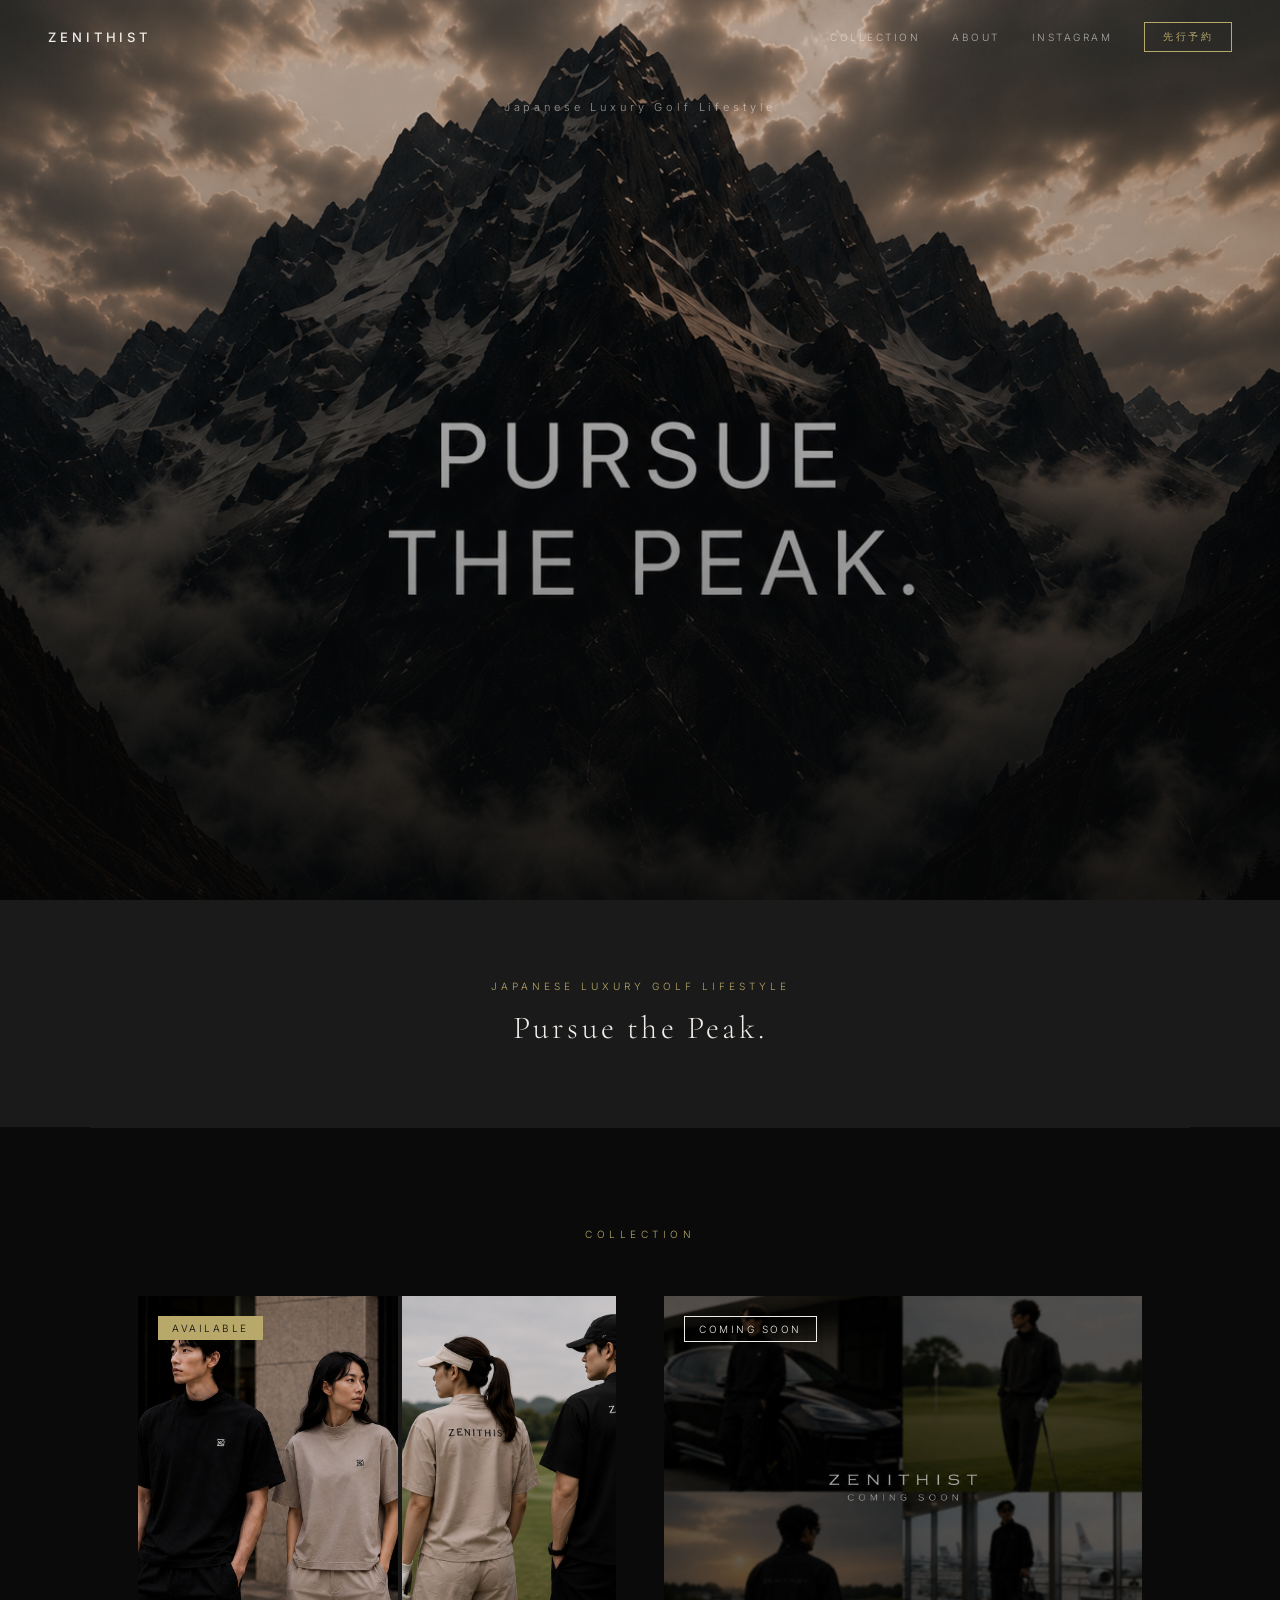
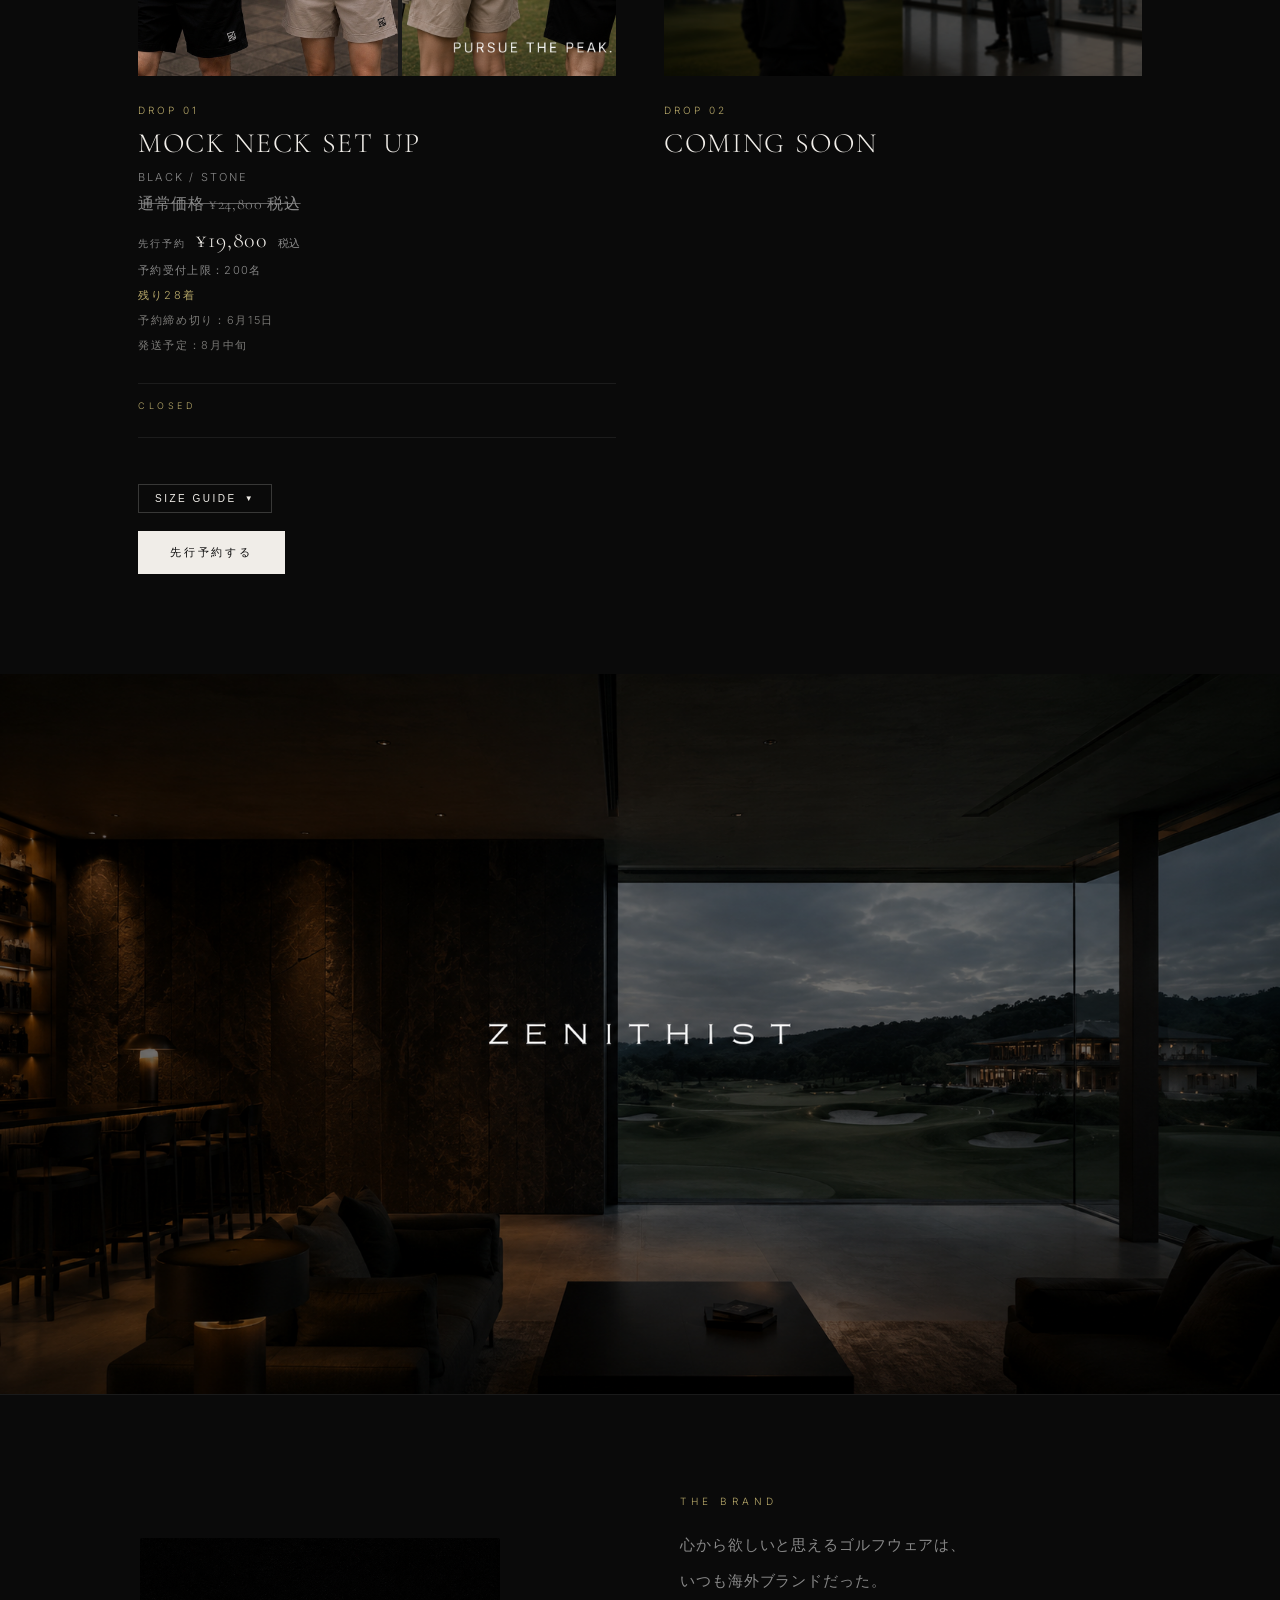
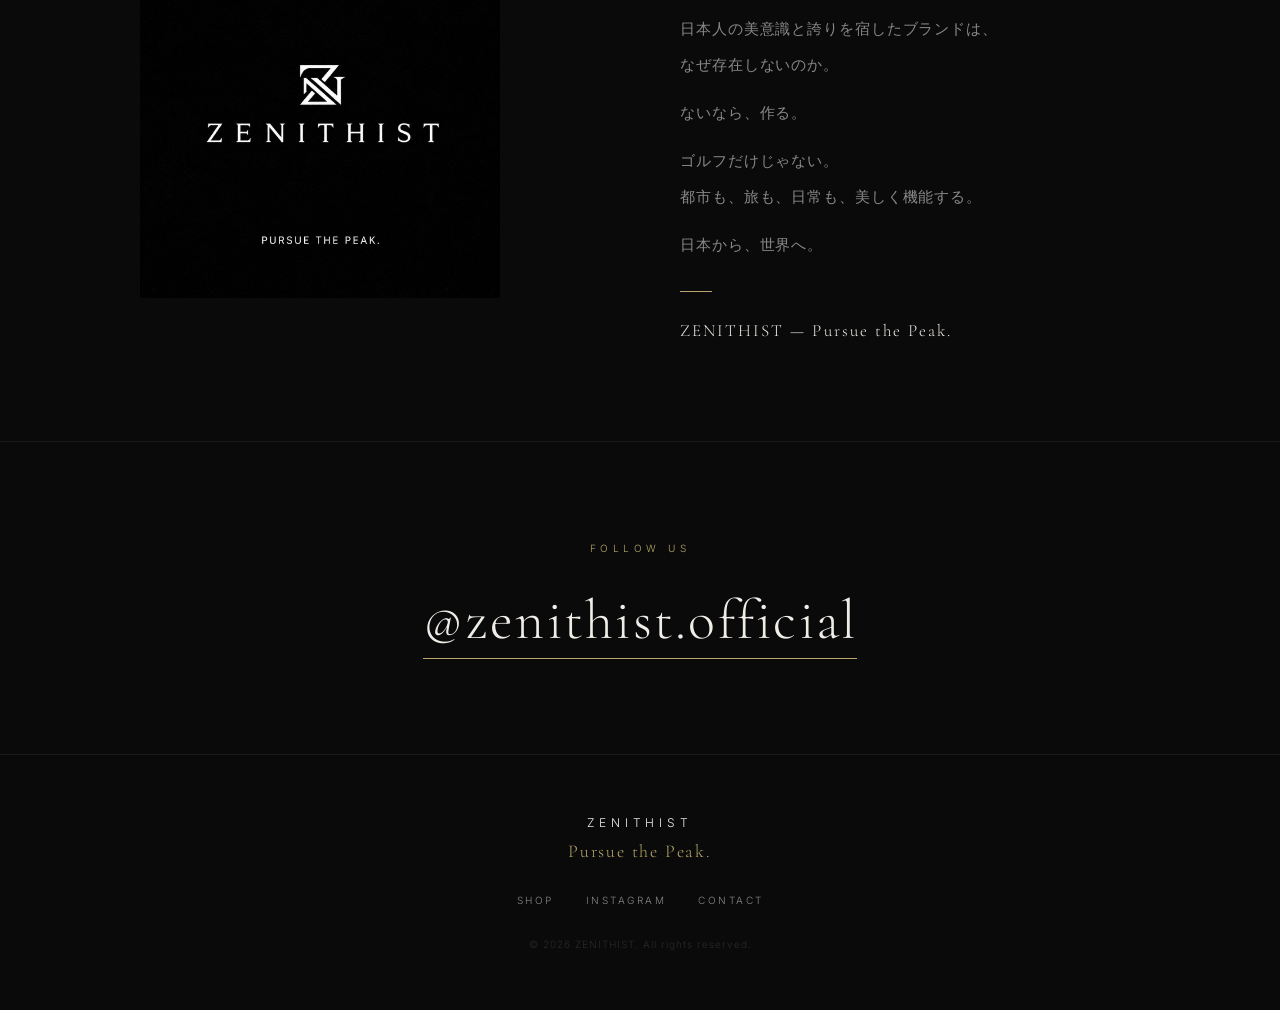
==== index.html @ 235bf892 "Simplify brand story section to tagline only" ====
<!DOCTYPE html>
<html lang="ja">
<head>
  <meta charset="UTF-8">
  <meta name="viewport" content="width=device-width, initial-scale=1.0">
  <title>ZENITHIST — Pursue the Peak.</title>
  <meta name="description" content="日本人の美意識と誇りを宿したゴルフライフスタイルブランド。街でも、コースでも、旅先でも。">
  <meta property="og:title" content="ZENITHIST — Pursue the Peak.">
  <meta property="og:description" content="Japanese Luxury Golf Lifestyle Brand.">
  <meta property="og:image" content="images/image2.png">
  <!-- Meta Pixel -->
  <script>
    !function(f,b,e,v,n,t,s)
    {if(f.fbq)return;n=f.fbq=function(){n.callMethod?
    n.callMethod.apply(n,arguments):n.queue.push(arguments)};
    if(!f._fbq)f._fbq=n;n.push=n;n.loaded=!0;n.version='2.0';
    n.queue=[];t=b.createElement(e);t.async=!0;
    t.src=v;s=b.getElementsByTagName(e)[0];
    s.parentNode.insertBefore(t,s)}(window,document,'script',
    'https://connect.facebook.net/en_US/fbevents.js');
    fbq('init', '1488493132140588');
    fbq('track', 'PageView');
  </script>
  <noscript><img height="1" width="1" style="display:none"
    src="https://www.facebook.com/tr?id=1488493132140588&ev=PageView&noscript=1"/></noscript>
  <!-- Microsoft Clarity -->
  <script type="text/javascript">
    (function(c,l,a,r,i,t,y){
        c[a]=c[a]||function(){(c[a].q=c[a].q||[]).push(arguments)};
        t=l.createElement(r);t.async=1;t.src="https://www.clarity.ms/tag/"+i;
        y=l.getElementsByTagName(r)[0];y.parentNode.insertBefore(t,y);
    })(window, document, "clarity", "script", "wxptzcre4e");
  </script>
  <!-- Google tag (gtag.js) -->
  <script async src="https://www.googletagmanager.com/gtag/js?id=G-X6TGN7GK14"></script>
  <script>
    window.dataLayer = window.dataLayer || [];
    function gtag(){dataLayer.push(arguments);}
    gtag('js', new Date());
    gtag('config', 'G-X6TGN7GK14');
  </script>
  <link rel="stylesheet" href="style.css">
  <link rel="preconnect" href="https://fonts.googleapis.com">
  <link rel="preconnect" href="https://fonts.gstatic.com" crossorigin>
  <link href="https://fonts.googleapis.com/css2?family=Cormorant+Garamond:wght@300;400;500&family=Inter:wght@300;400;500&display=swap" rel="stylesheet">
</head>
<body>

  <!-- NAV -->
  <nav id="nav">
    <a href="#" class="nav-logo">ZENITHIST</a>
    <div class="nav-links">
      <a href="#collection">COLLECTION</a>
      <a href="#about">ABOUT</a>
      <a href="https://www.instagram.com/zenithist.official/" target="_blank">INSTAGRAM</a>
      <a href="https://book.stripe.com/6oU4gz29yeRmfTg5QW5AQ00" target="_blank" class="nav-shop" onclick="gtag('event','preorder_click',{'event_category':'ecommerce','event_label':'nav_btn'});">先行予約</a>
    </div>
    <button class="nav-hamburger" id="hamburger" aria-label="menu">
      <span></span><span></span><span></span>
    </button>
  </nav>

  <!-- MOBILE MENU -->
  <div class="mobile-menu" id="mobileMenu">
    <a href="#collection" class="mobile-link">COLLECTION</a>
    <a href="#about" class="mobile-link">ABOUT</a>
    <a href="https://www.instagram.com/zenithist.official/" target="_blank" class="mobile-link">INSTAGRAM</a>
    <a href="https://book.stripe.com/6oU4gz29yeRmfTg5QW5AQ00" target="_blank" class="mobile-link mobile-shop" onclick="gtag('event','preorder_click',{'event_category':'ecommerce','event_label':'mobile_nav_btn'});">先行予約</a>
  </div>

  <!-- HERO -->
  <section class="hero">
    <video class="hero-video" autoplay muted loop playsinline>
      <source src="images/801505676.666148.mp4" type="video/mp4">
    </video>
    <img src="images/image2.png" alt="ZENITHIST" class="hero-img hero-fallback">
    <div class="hero-overlay"></div>
    <div class="hero-content">
      <p class="hero-label">Japanese Luxury Golf Lifestyle</p>
    </div>
  </section>

  <!-- BRAND STORY -->
  <section class="brand-story-section">
    <div class="brand-story-inner">
      <p class="brand-story-en">JAPANESE LUXURY GOLF LIFESTYLE</p>
      <p class="brand-story-tagline">Pursue the Peak.</p>
    </div>
  </section>


<!-- COLLECTION -->
  <section class="collection-brand" id="collection">
    <div class="section-header">
      <span class="label">COLLECTION</span>
    </div>
    <div class="drop-grid">

      <!-- DROP 01 -->
      <div class="drop-card">
        <div class="drop-gallery">
          <div class="drop-gallery-track">
            <img src="images/campaign_main.png" alt="" class="drop-gallery-img" data-index="0">
            <img src="images/campaign_sub.png"  alt="" class="drop-gallery-img" data-index="1">
            <img src="images/image6.png"        alt="" class="drop-gallery-img drop-gallery-img--wide" data-index="2">
            <img src="images/campaign_main.png" alt="" class="drop-gallery-img" data-index="0">
            <img src="images/campaign_sub.png"  alt="" class="drop-gallery-img" data-index="1">
            <img src="images/image6.png"        alt="" class="drop-gallery-img drop-gallery-img--wide" data-index="2">
          </div>
          <span class="drop-status available">AVAILABLE</span>
        </div>
        <div class="drop-info">
          <p class="drop-num">DROP 01</p>
          <h2 class="drop-name">MOCK NECK SET UP</h2>
          <p class="drop-colors">BLACK / STONE</p>
          <div class="drop-price-original">
            <span class="drop-price-regular">通常価格 ¥24,800 税込</span>
          </div>
          <div class="drop-price-row">
            <span class="drop-price-label">先行予約</span>
            <span class="drop-price">¥19,800</span>
            <span class="drop-price-tax">税込</span>
          </div>
          <p class="drop-limit">予約受付上限：200名</p>
          <p class="drop-remaining">残り28着</p>
          <p class="drop-deadline">予約締め切り：6月15日</p>
          <p class="drop-delivery">発送予定：8月中旬</p>

          <!-- COUNTDOWN -->
          <div class="countdown-wrap">
            <p class="countdown-label">CLOSING IN</p>
            <div class="countdown">
              <div class="countdown-block"><span id="cd-days">--</span><span class="cd-unit">DAYS</span></div>
              <div class="countdown-sep">:</div>
              <div class="countdown-block"><span id="cd-hours">--</span><span class="cd-unit">HRS</span></div>
              <div class="countdown-sep">:</div>
              <div class="countdown-block"><span id="cd-mins">--</span><span class="cd-unit">MIN</span></div>
              <div class="countdown-sep">:</div>
              <div class="countdown-block"><span id="cd-secs">--</span><span class="cd-unit">SEC</span></div>
            </div>
          </div>

          <!-- SIZE GUIDE -->
          <div class="size-guide">
            <button class="size-guide-toggle" id="sizeGuideToggle">SIZE GUIDE <span class="size-guide-arrow">▼</span></button>
            <div class="size-guide-body" id="sizeGuideBody">
              <p class="size-guide-note">ユニセックス対応。女性はワンサイズ下を推奨します。<br>※寸法は若干の個体差がございます。</p>
              <p class="size-guide-sub">TOPS（単位：cm）</p>
              <table class="size-table">
                <thead><tr><th></th><th>XS</th><th>S</th><th>M</th><th>L</th><th>XL</th><th>XXL</th></tr></thead>
                <tbody>
                  <tr><td>着丈</td><td>66</td><td>68</td><td>70</td><td>72</td><td>74</td><td>76</td></tr>
                  <tr><td>身幅</td><td>50</td><td>53</td><td>56</td><td>59</td><td>62</td><td>65</td></tr>
                  <tr><td>肩幅</td><td>44</td><td>46</td><td>48</td><td>50</td><td>52</td><td>54</td></tr>
                  <tr><td>袖丈</td><td>21</td><td>22</td><td>23</td><td>24</td><td>25</td><td>26</td></tr>
                </tbody>
              </table>
              <p class="size-guide-sub">SHORTS（単位：cm）</p>
              <table class="size-table">
                <thead><tr><th></th><th>XS</th><th>S</th><th>M</th><th>L</th><th>XL</th><th>XXL</th></tr></thead>
                <tbody>
                  <tr><td>総丈</td><td>46</td><td>48</td><td>50</td><td>52</td><td>54</td><td>56</td></tr>
                  <tr><td>W（体）</td><td>68-72</td><td>72-78</td><td>78-84</td><td>84-90</td><td>90-96</td><td>96-102</td></tr>
                  <tr><td>ヒップ</td><td>94</td><td>98</td><td>102</td><td>106</td><td>110</td><td>114</td></tr>
                  <tr><td>もも周り</td><td>56</td><td>59</td><td>62</td><td>65</td><td>68</td><td>71</td></tr>
                  <tr><td>股上</td><td>26</td><td>27</td><td>28</td><td>29</td><td>30</td><td>31</td></tr>
                  <tr><td>股下</td><td>20</td><td>21</td><td>22</td><td>23</td><td>24</td><td>25</td></tr>
                </tbody>
              </table>
            </div>
          </div>

          <a href="https://book.stripe.com/6oU4gz29yeRmfTg5QW5AQ00" target="_blank" class="btn-drop" onclick="gtag('event','preorder_click',{'event_category':'ecommerce','event_label':'drop01_btn'});">先行予約する</a>
        </div>
      </div>

      <!-- DROP 02 -->
      <div class="drop-card drop-card--coming">
        <div class="drop-img-wrap">
          <img src="images/drop2_teaser.png" alt="DROP 02 COMING SOON" class="drop-img">
          <span class="drop-status coming">COMING SOON</span>
        </div>
        <div class="drop-info">
          <p class="drop-num">DROP 02</p>
          <h2 class="drop-name">COMING SOON</h2>
        </div>
      </div>

    </div>
  </section>

  <!-- LIFESTYLE -->
  <section class="lifestyle">
    <img src="images/lifestyle_main.png" alt="ZENITHIST" class="full-img">
  </section>

  <!-- ABOUT -->
  <section class="about" id="about">
    <div class="about-inner">
      <div class="about-logo">
        <img src="images/image1.png" alt="ZENITHIST">
      </div>
      <div class="about-text">
        <span class="label">THE BRAND</span>
        <div class="founding-story">
          <p>心から欲しいと思えるゴルフウェアは、<br>いつも海外ブランドだった。</p>
          <p>日本人の美意識と誇りを宿したブランドは、<br>なぜ存在しないのか。</p>
          <p>ないなら、作る。</p>
          <p>ゴルフだけじゃない。<br>都市も、旅も、日常も、美しく機能する。</p>
          <p>日本から、世界へ。</p>
        </div>
        <div class="about-divider"></div>
        <p class="about-tagline">ZENITHIST — Pursue the Peak.</p>
      </div>
    </div>
  </section>

  <!-- INSTAGRAM -->
  <section class="instagram">
    <span class="label">FOLLOW US</span>
    <a href="https://www.instagram.com/zenithist.official/" target="_blank" class="ig-link">@zenithist.official</a>
  </section>

  <!-- LIGHTBOX -->
  <div class="lightbox" id="lightbox">
    <button class="lightbox-close" id="lightboxClose">&#215;</button>
    <button class="lightbox-prev" id="lightboxPrev">&#8249;</button>
    <img class="lightbox-img" id="lightboxImg" src="" alt="">
    <button class="lightbox-next" id="lightboxNext">&#8250;</button>
  </div>

  <!-- FOOTER -->
  <footer>
    <p class="footer-brand">ZENITHIST</p>
    <p class="footer-tag">Pursue the Peak.</p>
    <div class="footer-links">
      <a href="https://zenithist.base.shop/" target="_blank">SHOP</a>
      <a href="https://www.instagram.com/zenithist.official/" target="_blank">INSTAGRAM</a>
      <a href="mailto:zenithist.2026@gmail.com">CONTACT</a>
    </div>
    <p class="footer-copy">© 2026 ZENITHIST. All rights reserved.</p>
  </footer>

  <script>
    // Nav scroll effect
    window.addEventListener('scroll', () => {
      document.getElementById('nav').classList.toggle('scrolled', window.scrollY > 50);
    });

    // Mobile menu
    const hamburger = document.getElementById('hamburger');
    const mobileMenu = document.getElementById('mobileMenu');
    hamburger.addEventListener('click', () => {
      hamburger.classList.toggle('open');
      mobileMenu.classList.toggle('open');
    });
    mobileMenu.querySelectorAll('a').forEach(a => {
      a.addEventListener('click', () => {
        hamburger.classList.remove('open');
        mobileMenu.classList.remove('open');
      });
    });

    // Lightbox
    const drop1Images = ['images/campaign_main.png','images/campaign_sub.png','images/image6.png'];
    let lbIdx = 0;
    const lb = document.getElementById('lightbox');
    const lbImg = document.getElementById('lightboxImg');

    document.querySelectorAll('.drop-gallery-img').forEach(img => {
      img.style.cursor = 'pointer';
      img.addEventListener('click', () => {
        lbIdx = parseInt(img.dataset.index) || 0;
        lbImg.src = drop1Images[lbIdx];
        lb.classList.add('open');
      });
    });

    document.getElementById('lightboxClose').addEventListener('click', () => lb.classList.remove('open'));
    lb.addEventListener('click', e => { if (e.target === lb) lb.classList.remove('open'); });

    document.getElementById('lightboxPrev').addEventListener('click', () => {
      lbIdx = (lbIdx - 1 + drop1Images.length) % drop1Images.length;
      lbImg.src = drop1Images[lbIdx];
    });
    document.getElementById('lightboxNext').addEventListener('click', () => {
      lbIdx = (lbIdx + 1) % drop1Images.length;
      lbImg.src = drop1Images[lbIdx];
    });
    document.addEventListener('keydown', e => {
      if (!lb.classList.contains('open')) return;
      if (e.key === 'Escape') lb.classList.remove('open');
      if (e.key === 'ArrowLeft') document.getElementById('lightboxPrev').click();
      if (e.key === 'ArrowRight') document.getElementById('lightboxNext').click();
    });

    // Size guide accordion
    const sizeToggle = document.getElementById('sizeGuideToggle');
    const sizeBody = document.getElementById('sizeGuideBody');
    if (sizeToggle) {
      sizeToggle.addEventListener('click', () => {
        const open = sizeBody.classList.toggle('open');
        sizeToggle.querySelector('.size-guide-arrow').textContent = open ? '▲' : '▼';
      });
    }

    // Countdown timer
    (function() {
      const deadline = new Date('2026-06-15T23:59:59+09:00').getTime();
      function update() {
        const now = Date.now();
        const diff = deadline - now;
        if (diff <= 0) {
          document.querySelector('.countdown-wrap').innerHTML = '<p class="countdown-label">CLOSED</p>';
          return;
        }
        const d = Math.floor(diff / 86400000);
        const h = Math.floor((diff % 86400000) / 3600000);
        const m = Math.floor((diff % 3600000) / 60000);
        const s = Math.floor((diff % 60000) / 1000);
        document.getElementById('cd-days').textContent  = String(d).padStart(2,'0');
        document.getElementById('cd-hours').textContent = String(h).padStart(2,'0');
        document.getElementById('cd-mins').textContent  = String(m).padStart(2,'0');
        document.getElementById('cd-secs').textContent  = String(s).padStart(2,'0');
      }
      update();
      setInterval(update, 1000);
    })();

    // Hero: video fallback
    const video = document.querySelector('.hero-video');
    const fallback = document.querySelector('.hero-fallback');
    if (video) {
      video.addEventListener('error', () => {
        video.style.display = 'none';
        if (fallback) fallback.style.display = 'block';
      });
      if (video.readyState === 0) {
        video.style.display = 'none';
        if (fallback) fallback.style.display = 'block';
      }
    }
  </script>

</body>
</html>
---- style.css ----
/* ===========================
   ZENITHIST — Dark Premium
   Pursue the Peak.
=========================== */

:root {
  --black:     #0A0A0A;
  --off-white: #F0EDE8;
  --gold:      #B8A96A;
  --gray-1:    #1A1A1A;
  --gray-2:    #2A2A2A;
  --gray-4:    #888;
  --font-serif: 'Cormorant Garamond', Georgia, serif;
  --font-sans:  'Inter', -apple-system, sans-serif;
}

*, *::before, *::after { margin: 0; padding: 0; box-sizing: border-box; }
html { scroll-behavior: smooth; }

body {
  background: var(--black);
  color: var(--off-white);
  font-family: var(--font-sans);
  font-weight: 300;
  overflow-x: hidden;
}

img { display: block; max-width: 100%; }
a  { color: inherit; text-decoration: none; }

/* ===========================
   NAV
=========================== */

#nav {
  position: fixed;
  top: 0; left: 0; right: 0;
  z-index: 200;
  display: flex;
  align-items: center;
  justify-content: space-between;
  padding: 22px 48px;
  transition: background .4s, padding .4s;
}

#nav.scrolled {
  background: rgba(10,10,10,.95);
  padding: 16px 48px;
  border-bottom: 1px solid var(--gray-1);
  backdrop-filter: blur(12px);
}

.nav-logo {
  font-size: 13px;
  font-weight: 500;
  letter-spacing: .3em;
}

.nav-links {
  display: flex;
  align-items: center;
  gap: 32px;
}

.nav-links a {
  font-size: 10px;
  letter-spacing: .25em;
  color: rgba(240,237,232,.65);
  transition: color .25s;
}

.nav-links a:hover { color: var(--off-white); }

.nav-shop {
  color: var(--gold) !important;
  border: 1px solid var(--gold);
  padding: 7px 18px;
  transition: background .25s !important;
}

.nav-shop:hover {
  background: var(--gold);
  color: var(--black) !important;
}

/* Hamburger */
.nav-hamburger {
  display: none;
  flex-direction: column;
  gap: 5px;
  background: none;
  border: none;
  cursor: pointer;
  padding: 4px;
}

.nav-hamburger span {
  display: block;
  width: 22px;
  height: 1px;
  background: var(--off-white);
  transition: all .3s;
}

.nav-hamburger.open span:nth-child(1) { transform: translateY(6px) rotate(45deg); }
.nav-hamburger.open span:nth-child(2) { opacity: 0; }
.nav-hamburger.open span:nth-child(3) { transform: translateY(-6px) rotate(-45deg); }

/* Mobile menu */
.mobile-menu {
  display: none;
  position: fixed;
  inset: 0;
  z-index: 190;
  background: var(--black);
  flex-direction: column;
  align-items: center;
  justify-content: center;
  gap: 40px;
  opacity: 0;
  pointer-events: none;
  transition: opacity .3s;
}

.mobile-menu.open {
  opacity: 1;
  pointer-events: all;
}

.mobile-link {
  font-size: 13px;
  letter-spacing: .35em;
  color: rgba(240,237,232,.7);
  transition: color .2s;
}

.mobile-link:hover { color: var(--off-white); }

.mobile-shop {
  color: var(--gold) !important;
  border: 1px solid var(--gold);
  padding: 12px 32px;
}

/* ===========================
   HERO
=========================== */

.hero {
  position: relative;
  height: 100vh;
  overflow: hidden;
}

.hero-video {
  position: absolute;
  inset: 0;
  width: 100%;
  height: 100%;
  object-fit: cover;
  object-position: center;
}

.hero-img {
  position: absolute;
  inset: 0;
  width: 100%;
  height: 100%;
  object-fit: cover;
  object-position: center;
  display: none;
}

.hero-overlay {
  position: absolute;
  inset: 0;
  background: linear-gradient(to bottom, rgba(10,10,10,.2) 0%, rgba(10,10,10,.55) 100%);
}

.hero-content {
  position: absolute;
  inset: 0;
  display: flex;
  flex-direction: column;
  align-items: center;
  justify-content: flex-start;
  padding-top: 100px;
  text-align: center;
  z-index: 2;
}

.hero-label {
  font-size: 11px;
  letter-spacing: .35em;
  color: rgba(240,237,232,.6);
  margin-bottom: 16px;
}

.hero-tagline {
  font-family: var(--font-serif);
  font-size: clamp(36px, 6vw, 80px);
  font-weight: 300;
  letter-spacing: .1em;
  color: var(--off-white);
}

/* ===========================
   STATEMENT
=========================== */

.statement {
  padding: 100px 24px;
  text-align: center;
  max-width: 800px;
  margin: 0 auto;
}

.statement-en {
  font-size: 10px;
  letter-spacing: .45em;
  color: var(--gold);
  margin-bottom: 28px;
}

.statement-ja {
  font-family: var(--font-serif);
  font-size: clamp(22px, 3.5vw, 42px);
  font-weight: 300;
  line-height: 1.9;
  letter-spacing: .06em;
}

.divider {
  width: 36px;
  height: 1px;
  background: var(--gold);
  margin: 48px auto;
}

.statement-desc {
  font-size: 13px;
  line-height: 2.2;
  letter-spacing: .08em;
  color: var(--gray-4);
}

/* ===========================
   FULL-WIDTH IMAGE
=========================== */

.full-img {
  width: 100%;
  height: auto;
  display: block;
}

.lifestyle, .campaign {
  overflow: hidden;
}

/* ===========================
   COLLECTION
=========================== */

.collection {
  padding: 100px 48px;
  max-width: 1100px;
  margin: 0 auto;
}

.section-header {
  text-align: center;
  margin-bottom: 56px;
}

.label {
  display: block;
  font-size: 10px;
  letter-spacing: .45em;
  color: var(--gold);
  margin-bottom: 16px;
}

.section-title {
  font-family: var(--font-serif);
  font-size: clamp(28px, 4vw, 52px);
  font-weight: 300;
  letter-spacing: .08em;
}

.product-visual {
  margin-bottom: 56px;
}

.product-img {
  width: 100%;
  border-radius: 2px;
}

.product-info {
  max-width: 480px;
  margin: 0 auto;
  text-align: center;
}

.product-item { padding: 20px 0; }

.product-name {
  font-size: 11px;
  letter-spacing: .3em;
  color: var(--gray-4);
  margin-bottom: 8px;
}

.product-price {
  font-family: var(--font-serif);
  font-size: 24px;
  font-weight: 400;
  letter-spacing: .05em;
}

.product-price.gold { color: var(--gold); }

.tax {
  font-family: var(--font-sans);
  font-size: 12px;
  color: var(--gray-4);
}

.product-save {
  font-size: 11px;
  letter-spacing: .1em;
  color: var(--gold);
  margin-top: 6px;
}

.product-divider {
  width: 100%;
  height: 1px;
  background: var(--gray-1);
}

.size-info {
  padding: 32px 0 40px;
}

.size-label {
  font-size: 10px;
  letter-spacing: .4em;
  color: var(--gray-4);
  margin-bottom: 10px;
}

.size-values {
  font-family: var(--font-serif);
  font-size: 20px;
  font-weight: 300;
  letter-spacing: .15em;
  margin-bottom: 8px;
}

.size-note {
  font-size: 11px;
  letter-spacing: .1em;
  color: var(--gray-4);
}

.preorder-badge {
  display: inline-block;
  font-size: 10px;
  letter-spacing: .2em;
  color: var(--gold);
  border: 1px solid var(--gold);
  padding: 6px 16px;
  margin-bottom: 32px;
}

.price-regular {
  text-decoration: line-through;
  opacity: .45;
}

.preorder-note {
  padding: 20px 0;
  border-top: 1px solid var(--gray-1);
  border-bottom: 1px solid var(--gray-1);
  margin: 8px 0 32px;
}

.preorder-note p {
  font-size: 12px;
  letter-spacing: .1em;
  color: var(--gray-4);
  line-height: 2;
}

.btn-shop {
  display: inline-block;
  padding: 18px 48px;
  background: var(--gold);
  color: var(--black);
  font-size: 12px;
  font-weight: 500;
  letter-spacing: .2em;
  transition: opacity .3s;
  margin-bottom: 16px;
}

.btn-shop:hover { opacity: .85; }

.shop-sub {
  font-size: 11px;
  letter-spacing: .05em;
  color: var(--gray-4);
}

.shop-sub a {
  color: var(--gray-4);
  text-decoration: underline;
  text-underline-offset: 3px;
}

/* ===========================
   FUNCTION
=========================== */

.function {
  padding: 80px 0;
  background: var(--black);
}

.function-img {
  max-width: 700px;
  margin: 0 auto;
  width: 90%;
}

/* ===========================
   DETAILS
=========================== */

.details {
  padding: 80px 48px;
  max-width: 900px;
  margin: 0 auto;
  text-align: center;
}

.detail-img {
  width: 100%;
  margin-top: 40px;
}

/* ===========================
   ABOUT
=========================== */

.about {
  padding: 100px 48px;
  border-top: 1px solid var(--gray-1);
}

.about-inner {
  max-width: 1000px;
  margin: 0 auto;
  display: grid;
  grid-template-columns: 1fr 1fr;
  gap: 80px;
  align-items: center;
}

.about-logo img {
  width: 100%;
  max-width: 360px;
  border-radius: 2px;
}

.about-text .label { text-align: left; }

.about-title {
  font-family: var(--font-serif);
  font-size: clamp(22px, 2.8vw, 36px);
  font-weight: 300;
  line-height: 1.7;
  letter-spacing: .04em;
  margin: 20px 0 28px;
}

.about-desc {
  font-size: 14px;
  line-height: 2.2;
  letter-spacing: .06em;
  color: var(--gray-4);
}

.about-divider {
  width: 32px;
  height: 1px;
  background: var(--gold);
  margin: 28px 0;
}

.about-sub {
  font-size: 13px;
  line-height: 2;
  letter-spacing: .05em;
  color: rgba(240,237,232,.55);
}

.founding-story {
  margin: 20px 0 0;
}

.founding-story p {
  font-size: 15px;
  line-height: 2.4;
  letter-spacing: .06em;
  color: var(--gray-4);
  margin-bottom: 12px;
}

.founding-story p:last-child {
  margin-bottom: 0;
}

.about-tagline {
  font-family: var(--font-serif);
  font-size: 17px;
  letter-spacing: .12em;
  color: var(--off-white);
}

/* ===========================
   COLLECTION BRAND (grid)
=========================== */

.collection-brand {
  padding: 100px 48px;
  max-width: 1100px;
  margin: 0 auto;
  border-top: 1px solid var(--gray-1);
}

.drop-grid {
  display: grid;
  grid-template-columns: 1fr 1fr;
  gap: 48px;
}

.drop-card {
  display: flex;
  flex-direction: column;
  gap: 28px;
  min-width: 0;
}

.drop-img-wrap {
  position: relative;
  overflow: hidden;
  height: 380px;
  background: var(--gray-1);
}

.drop-img {
  width: 100%;
  height: 100%;
  object-fit: cover;
  transition: transform .6s ease;
}

.drop-card:hover .drop-img {
  transform: scale(1.03);
}

.drop-card--coming .drop-img {
  filter: brightness(.7);
}

.drop-gallery {
  position: relative;
  overflow: hidden;
  height: 380px;
  background: var(--gray-1);
}

.drop-gallery-track {
  display: flex;
  gap: 4px;
  height: 100%;
  width: max-content;
  animation: gallery-scroll 20s linear infinite;
}

.drop-gallery-img {
  height: 100%;
  width: 260px;
  object-fit: cover;
  flex-shrink: 0;
}

.drop-gallery:hover .drop-gallery-track {
  animation-play-state: paused;
}

.drop-gallery-img--wide {
  width: auto;
  max-width: none;
  object-fit: cover;
  aspect-ratio: 3/1;
  height: 100%;
}

@keyframes gallery-scroll {
  from { transform: translateX(0); }
  to   { transform: translateX(-50%); }
}

.drop-status {
  position: absolute;
  top: 20px;
  left: 20px;
  font-size: 10px;
  letter-spacing: .25em;
  padding: 6px 14px;
}

.drop-status.available {
  background: var(--gold);
  color: var(--black);
}

.drop-status.coming {
  border: 1px solid var(--off-white);
  color: var(--off-white);
}

.drop-info {
  display: flex;
  flex-direction: column;
  gap: 10px;
}

.drop-num {
  font-size: 10px;
  letter-spacing: .3em;
  color: var(--gold);
}

.drop-name {
  font-family: var(--font-serif);
  font-size: clamp(18px, 2.2vw, 28px);
  font-weight: 300;
  letter-spacing: .06em;
}

.drop-colors {
  font-size: 11px;
  letter-spacing: .2em;
  color: var(--gray-4);
}

.drop-price-original {
  display: flex;
  align-items: center;
  gap: 8px;
}

.drop-price-regular {
  font-family: var(--font-serif);
  font-size: 16px;
  letter-spacing: .04em;
  color: var(--gray-4);
  text-decoration: line-through;
  text-decoration-color: rgba(136,136,136,.7);
}

.drop-price-row {
  display: flex;
  align-items: baseline;
  gap: 10px;
  margin-top: 2px;
}

.drop-price-label {
  font-size: 10px;
  letter-spacing: .2em;
  color: var(--gray-4);
}

.drop-price {
  font-family: var(--font-serif);
  font-size: 22px;
  letter-spacing: .04em;
  color: var(--off-white);
}

.drop-price-tax {
  font-size: 11px;
  color: var(--gray-4);
}

.drop-limit {
  font-size: 11px;
  letter-spacing: .12em;
  color: var(--gray-4);
}

.drop-remaining {
  font-size: 11px;
  letter-spacing: .2em;
  color: var(--gold);
}

.drop-deadline {
  font-size: 11px;
  letter-spacing: .15em;
  color: rgba(240,237,232,.5);
}

.drop-delivery {
  font-size: 11px;
  letter-spacing: .15em;
  color: rgba(240,237,232,.5);
}

.countdown-wrap {
  margin: 20px 0;
  padding: 16px 0;
  border-top: 1px solid rgba(240,237,232,.08);
  border-bottom: 1px solid rgba(240,237,232,.08);
}

.countdown-label {
  font-size: 9px;
  letter-spacing: .4em;
  color: var(--gold);
  margin-bottom: 10px;
}

.countdown {
  display: flex;
  align-items: center;
  gap: 4px;
}

.countdown-block {
  display: flex;
  flex-direction: column;
  align-items: center;
  min-width: 44px;
}

.countdown-block span:first-child {
  font-family: var(--font-serif);
  font-size: 28px;
  font-weight: 300;
  letter-spacing: .05em;
  color: var(--off-white);
  line-height: 1;
}

.cd-unit {
  font-size: 8px !important;
  letter-spacing: .2em;
  color: var(--gray-4);
  margin-top: 4px;
}

.countdown-sep {
  font-size: 20px;
  color: var(--gold);
  padding-bottom: 12px;
  opacity: .6;
}

.size-guide {
  margin-top: 16px;
}

.size-guide-toggle {
  background: none;
  border: 1px solid rgba(240,237,232,.2);
  color: var(--off-white);
  font-size: 10px;
  letter-spacing: .25em;
  padding: 8px 16px;
  cursor: pointer;
  display: flex;
  align-items: center;
  gap: 8px;
}

.size-guide-toggle:hover {
  border-color: rgba(240,237,232,.5);
}

.size-guide-arrow {
  font-size: 8px;
  transition: transform .2s;
}

.size-guide-body {
  display: none;
  margin-top: 16px;
}

.size-guide-body.open {
  display: block;
}

.size-guide-note {
  font-size: 10px;
  letter-spacing: .1em;
  color: var(--gold);
  margin-bottom: 16px;
}

.size-guide-sub {
  font-size: 10px;
  letter-spacing: .2em;
  color: rgba(240,237,232,.5);
  margin-bottom: 8px;
  margin-top: 16px;
}

.size-table {
  width: 100%;
  border-collapse: collapse;
  font-size: 10px;
  letter-spacing: .05em;
}

.size-table th,
.size-table td {
  border: 1px solid rgba(240,237,232,.1);
  padding: 6px 4px;
  text-align: center;
  color: rgba(240,237,232,.7);
}

.size-table th {
  color: rgba(240,237,232,.4);
  font-weight: 400;
}

.size-table td:first-child {
  text-align: left;
  padding-left: 8px;
  color: rgba(240,237,232,.5);
}

.btn-drop {
  display: inline-block;
  margin-top: 8px;
  padding: 14px 32px;
  background: var(--off-white);
  color: var(--black);
  font-size: 11px;
  letter-spacing: .25em;
  text-align: center;
  cursor: pointer;
  transition: background .25s, color .25s;
  align-self: flex-start;
}

.btn-drop:hover {
  background: var(--gold);
}

.btn-drop--ghost {
  background: transparent;
  color: var(--gray-4);
  border: 1px solid var(--gray-2);
  cursor: default;
}

.btn-drop--ghost:hover {
  background: transparent;
}

/* ===========================
   LIGHTBOX
=========================== */

.lightbox {
  display: none;
  position: fixed;
  inset: 0;
  z-index: 1000;
  background: rgba(0,0,0,.93);
  align-items: center;
  justify-content: center;
}

.lightbox.open { display: flex; }

.lightbox-img {
  max-width: 88vw;
  max-height: 88vh;
  object-fit: contain;
  user-select: none;
}

.lightbox-close {
  position: absolute;
  top: 24px; right: 32px;
  font-size: 36px;
  line-height: 1;
  background: none; border: none;
  color: rgba(240,237,232,.7);
  cursor: pointer;
  transition: color .2s;
}

.lightbox-close:hover { color: var(--off-white); }

.lightbox-prev,
.lightbox-next {
  position: absolute;
  top: 50%;
  transform: translateY(-50%);
  font-size: 56px;
  line-height: 1;
  background: none; border: none;
  color: rgba(240,237,232,.45);
  cursor: pointer;
  padding: 16px 24px;
  transition: color .2s;
}

.lightbox-prev:hover,
.lightbox-next:hover { color: var(--off-white); }

.lightbox-prev { left: 8px; }
.lightbox-next { right: 8px; }

/* ===========================
   COMING SOON
=========================== */

.coming-soon {
  padding: 120px 48px;
  text-align: center;
  border-top: 1px solid var(--gray-1);
  background: var(--gray-1);
}

.coming-soon-inner {
  max-width: 560px;
  margin: 0 auto;
}

.coming-drop {
  font-family: var(--font-serif);
  font-size: 13px;
  letter-spacing: .2em;
  color: var(--gold);
  margin: 16px 0 10px;
}

.coming-title {
  font-family: var(--font-serif);
  font-size: clamp(28px, 5vw, 52px);
  font-weight: 300;
  letter-spacing: .08em;
  margin: 0 0 32px;
}

.coming-colors {
  font-size: 12px;
  letter-spacing: .2em;
  color: var(--gray-4);
  margin-bottom: 14px;
}

.coming-dot { margin: 0 14px; }

.coming-price {
  font-size: 14px;
  letter-spacing: .1em;
  color: var(--off-white);
  margin-bottom: 10px;
}

.coming-date {
  font-family: var(--font-serif);
  font-size: 13px;
  letter-spacing: .15em;
  color: var(--gray-4);
  margin-bottom: 40px;
}

.coming-badge {
  display: inline-block;
  border: 1px solid var(--gold);
  color: var(--gold);
  font-size: 11px;
  letter-spacing: .3em;
  padding: 10px 32px;
}

/* ===========================
   INSTAGRAM
=========================== */

.instagram {
  padding: 100px 24px;
  text-align: center;
  border-top: 1px solid var(--gray-1);
}

.instagram .label { margin-bottom: 32px; }

.ig-link {
  font-family: var(--font-serif);
  font-size: clamp(28px, 4.5vw, 56px);
  font-weight: 300;
  letter-spacing: .04em;
  border-bottom: 1px solid var(--gold);
  padding-bottom: 4px;
  transition: color .3s;
}

.ig-link:hover { color: var(--gold); }

/* ===========================
   FOOTER
=========================== */

footer {
  padding: 60px 48px;
  text-align: center;
  border-top: 1px solid var(--gray-1);
}

.footer-brand {
  font-size: 12px;
  letter-spacing: .4em;
  margin-bottom: 10px;
}

.footer-tag {
  font-family: var(--font-serif);
  font-size: 18px;
  font-weight: 300;
  color: var(--gold);
  letter-spacing: .1em;
  margin-bottom: 32px;
}

.footer-links {
  display: flex;
  justify-content: center;
  gap: 32px;
  margin-bottom: 32px;
}

.footer-links a {
  font-size: 10px;
  letter-spacing: .25em;
  color: var(--gray-4);
  transition: color .2s;
}

.footer-links a:hover { color: var(--off-white); }

.footer-copy {
  font-size: 10px;
  letter-spacing: .1em;
  color: var(--gray-2);
}

/* ===========================
   BRAND STORY
=========================== */

.brand-story-section {
  padding: 80px 48px;
  background: var(--gray-1);
  text-align: center;
}

.brand-story-inner {
  max-width: 640px;
  margin: 0 auto;
}

.brand-story-en {
  font-size: 10px;
  letter-spacing: .4em;
  color: var(--gold);
  margin-bottom: 16px;
}

.brand-story-tagline {
  font-family: var(--font-serif);
  font-size: 32px;
  font-weight: 300;
  letter-spacing: .1em;
  color: var(--off-white);
}

/* ===========================
   VALUE SECTION
=========================== */

.value-section {
  padding: 80px 48px;
  background: var(--black);
}

.value-inner {
  max-width: 960px;
  margin: 0 auto;
}

.value-label {
  font-size: 10px;
  letter-spacing: .4em;
  color: var(--gold);
  text-align: center;
  margin-bottom: 40px;
}

.value-grid {
  display: grid;
  grid-template-columns: repeat(4, 1fr);
  gap: 32px;
}

.value-item {
  text-align: center;
  padding: 24px 16px;
  border: 1px solid rgba(240,237,232,.08);
}

.value-title {
  font-size: 10px;
  letter-spacing: .25em;
  color: var(--off-white);
  margin-bottom: 12px;
}

.value-desc {
  font-size: 11px;
  line-height: 1.8;
  color: rgba(240,237,232,.5);
}

/* ===========================
   MOBILE
=========================== */

@media (max-width: 768px) {
  #nav { padding: 18px 24px; }
  #nav.scrolled { padding: 14px 24px; }

  .nav-links { display: none; }
  .nav-hamburger { display: flex; }
  .mobile-menu { display: flex; }

  .hero-content {
    padding-top: 88px;
  }

  .brand-story-section { padding: 64px 24px; }
  .brand-story-ja { font-size: 15px; }
  .value-section { padding: 64px 24px; }
  .value-grid { grid-template-columns: repeat(2, 1fr); gap: 16px; }

  .collection-brand { padding: 72px 24px; }
  .drop-grid {
    grid-template-columns: 1fr;
    gap: 64px;
  }
  .drop-img-wrap,
  .drop-gallery { height: 280px; }
  .drop-gallery-img { width: 200px; }
  .btn-drop { align-self: stretch; text-align: center; }

  .about { padding: 72px 24px; }
  .about-inner {
    grid-template-columns: 1fr;
    gap: 48px;
  }
  .about-logo img { max-width: 280px; margin: 0 auto; }
  .about-text .label { text-align: center; }
  .about-divider { margin: 28px auto; }
  .founding-story p { text-align: center; }
  .about-tagline { text-align: center; }

  footer { padding: 48px 24px; }
  .footer-links { gap: 20px; }
}
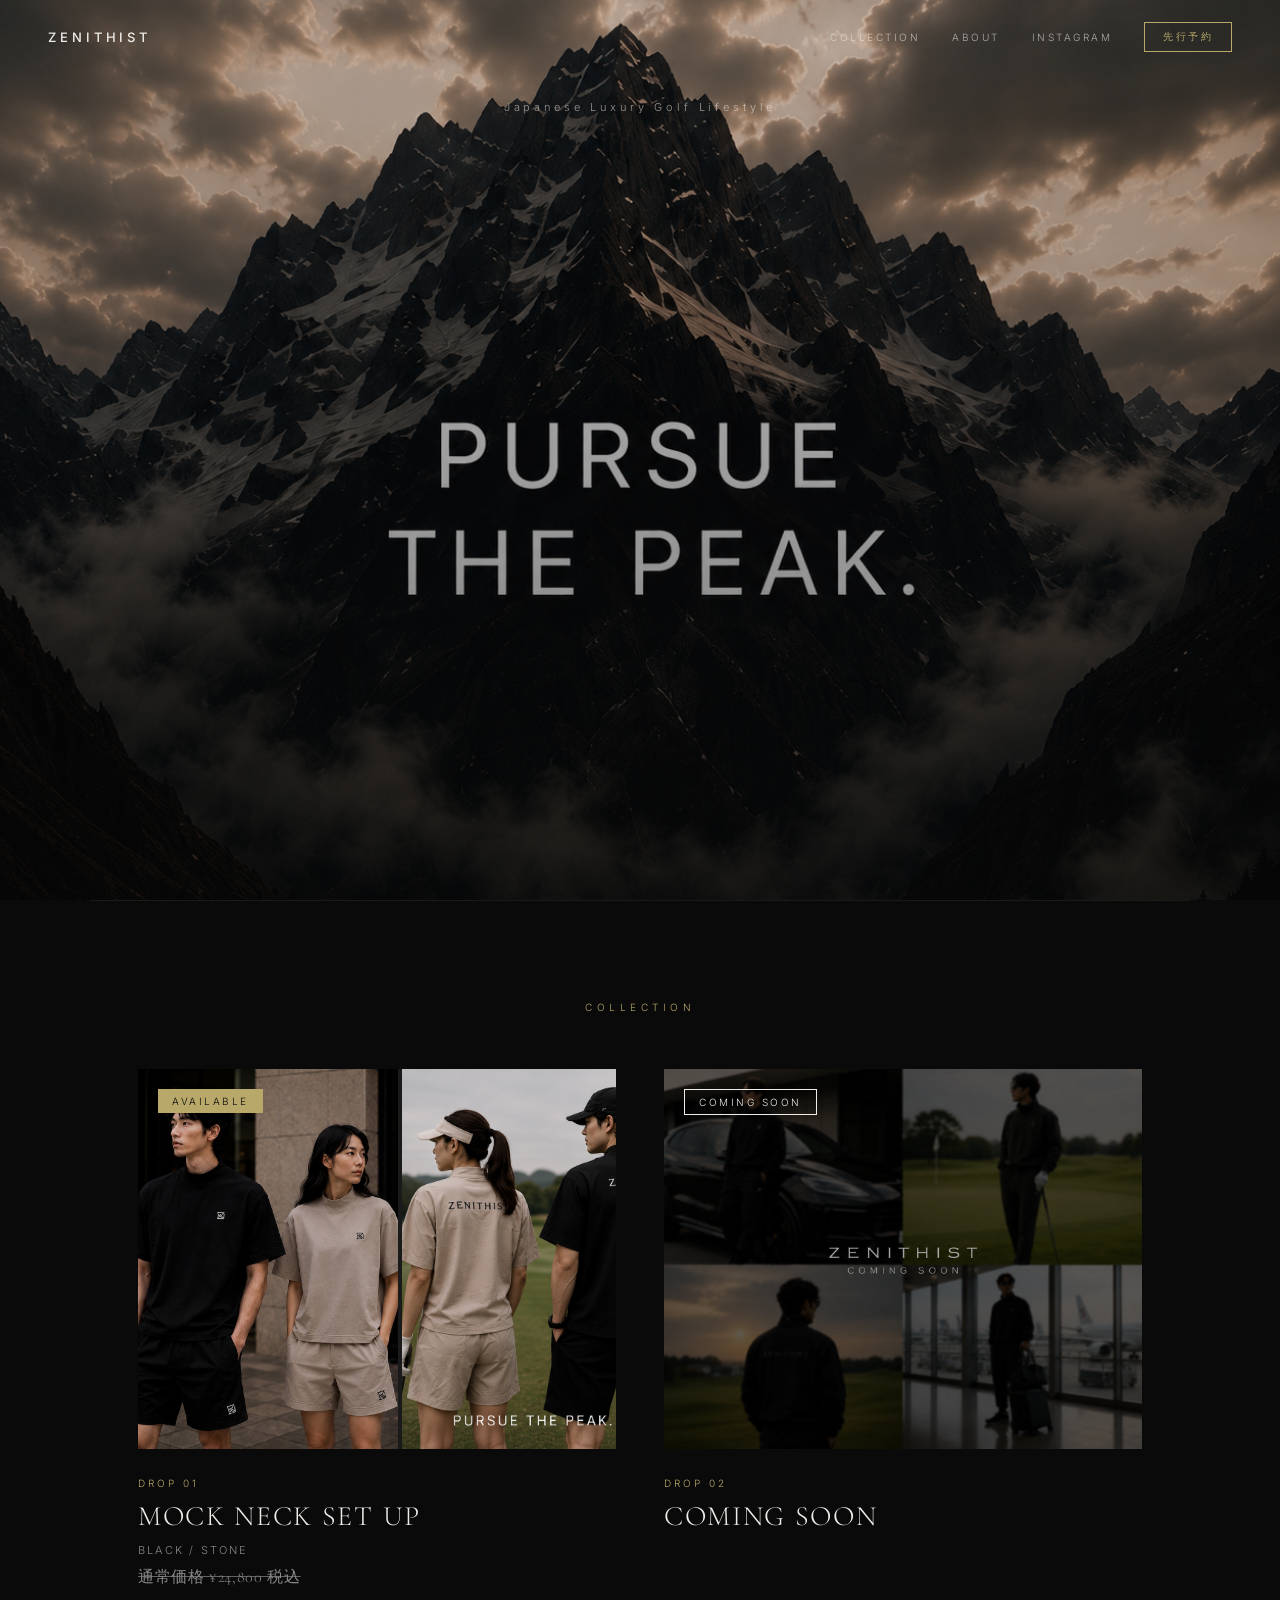
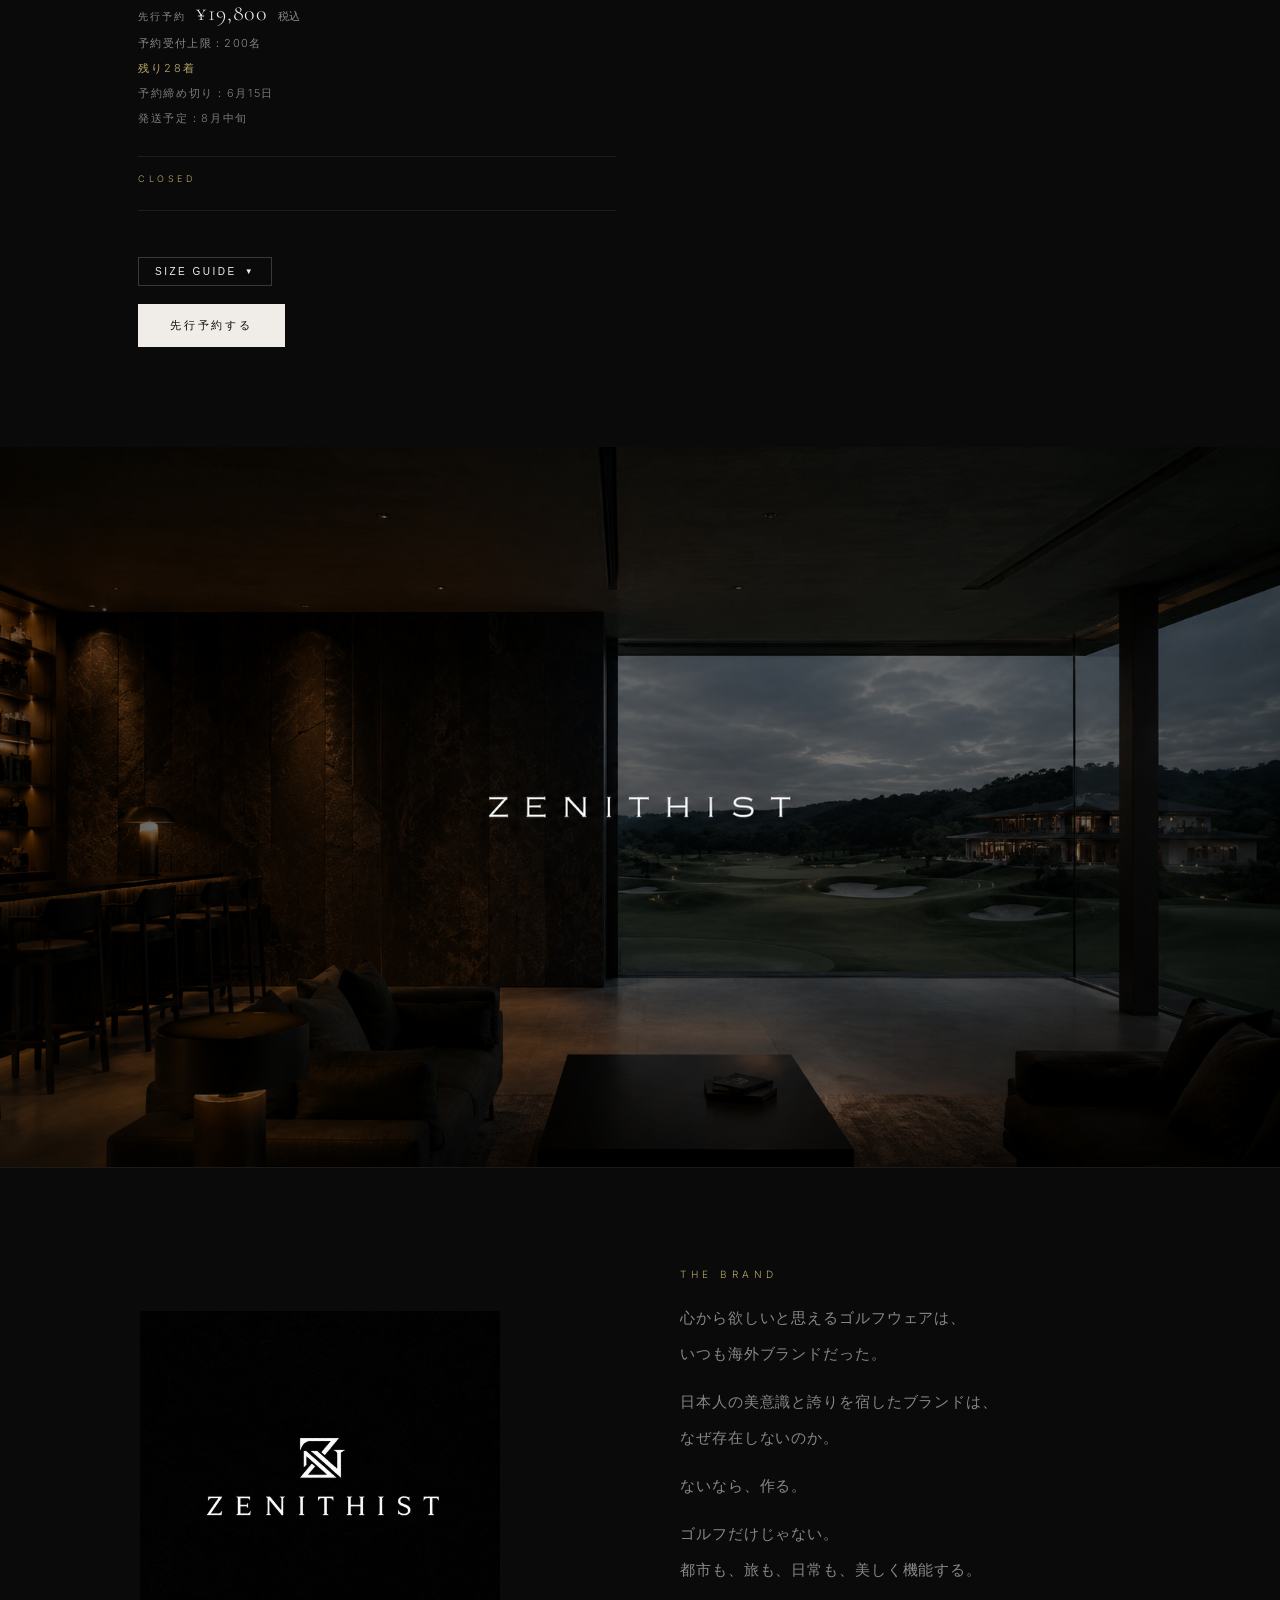
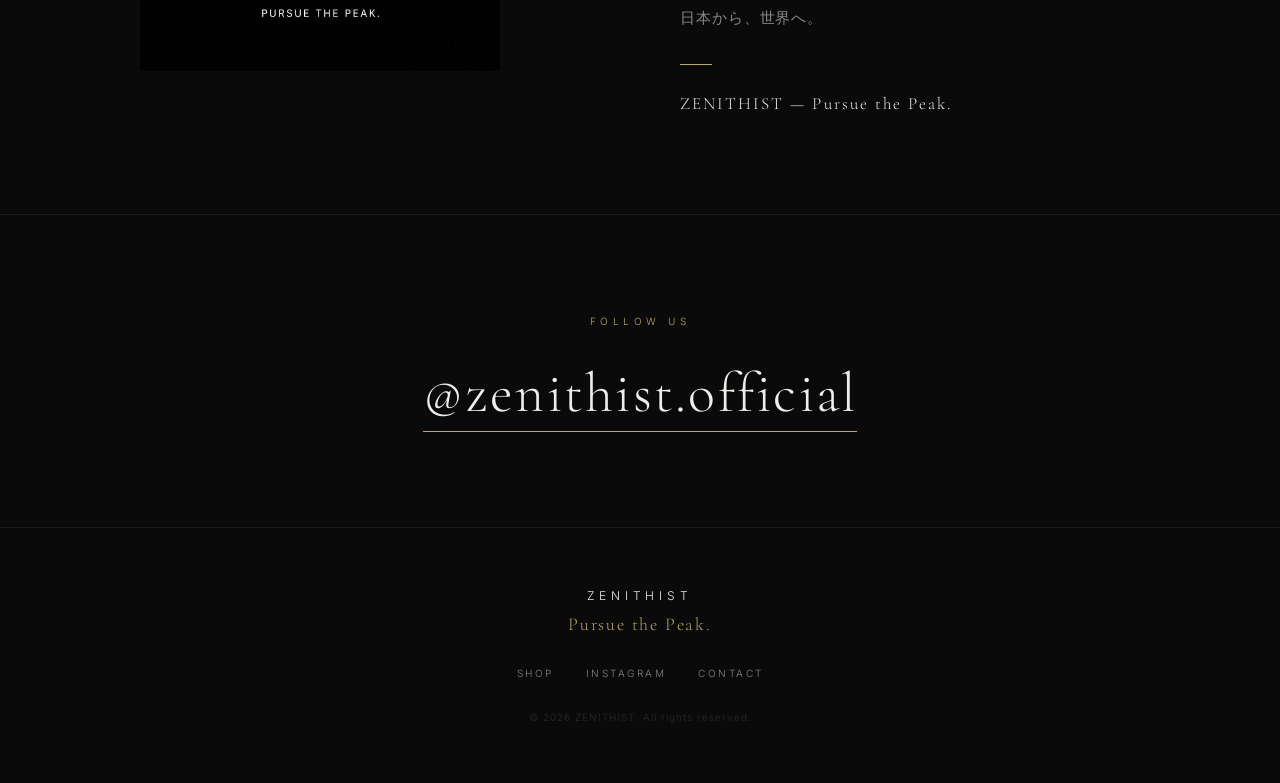
==== commit ed52eb44: "Remove redundant brand story section" ====
--- a/index.html
+++ b/index.html
@@ -80,16 +80,8 @@
     </div>
   </section>
 
-  <!-- BRAND STORY -->
-  <section class="brand-story-section">
-    <div class="brand-story-inner">
-      <p class="brand-story-en">JAPANESE LUXURY GOLF LIFESTYLE</p>
-      <p class="brand-story-tagline">Pursue the Peak.</p>
-    </div>
-  </section>
-
-
-<!-- COLLECTION -->
+
+  <!-- COLLECTION -->
   <section class="collection-brand" id="collection">
     <div class="section-header">
       <span class="label">COLLECTION</span>
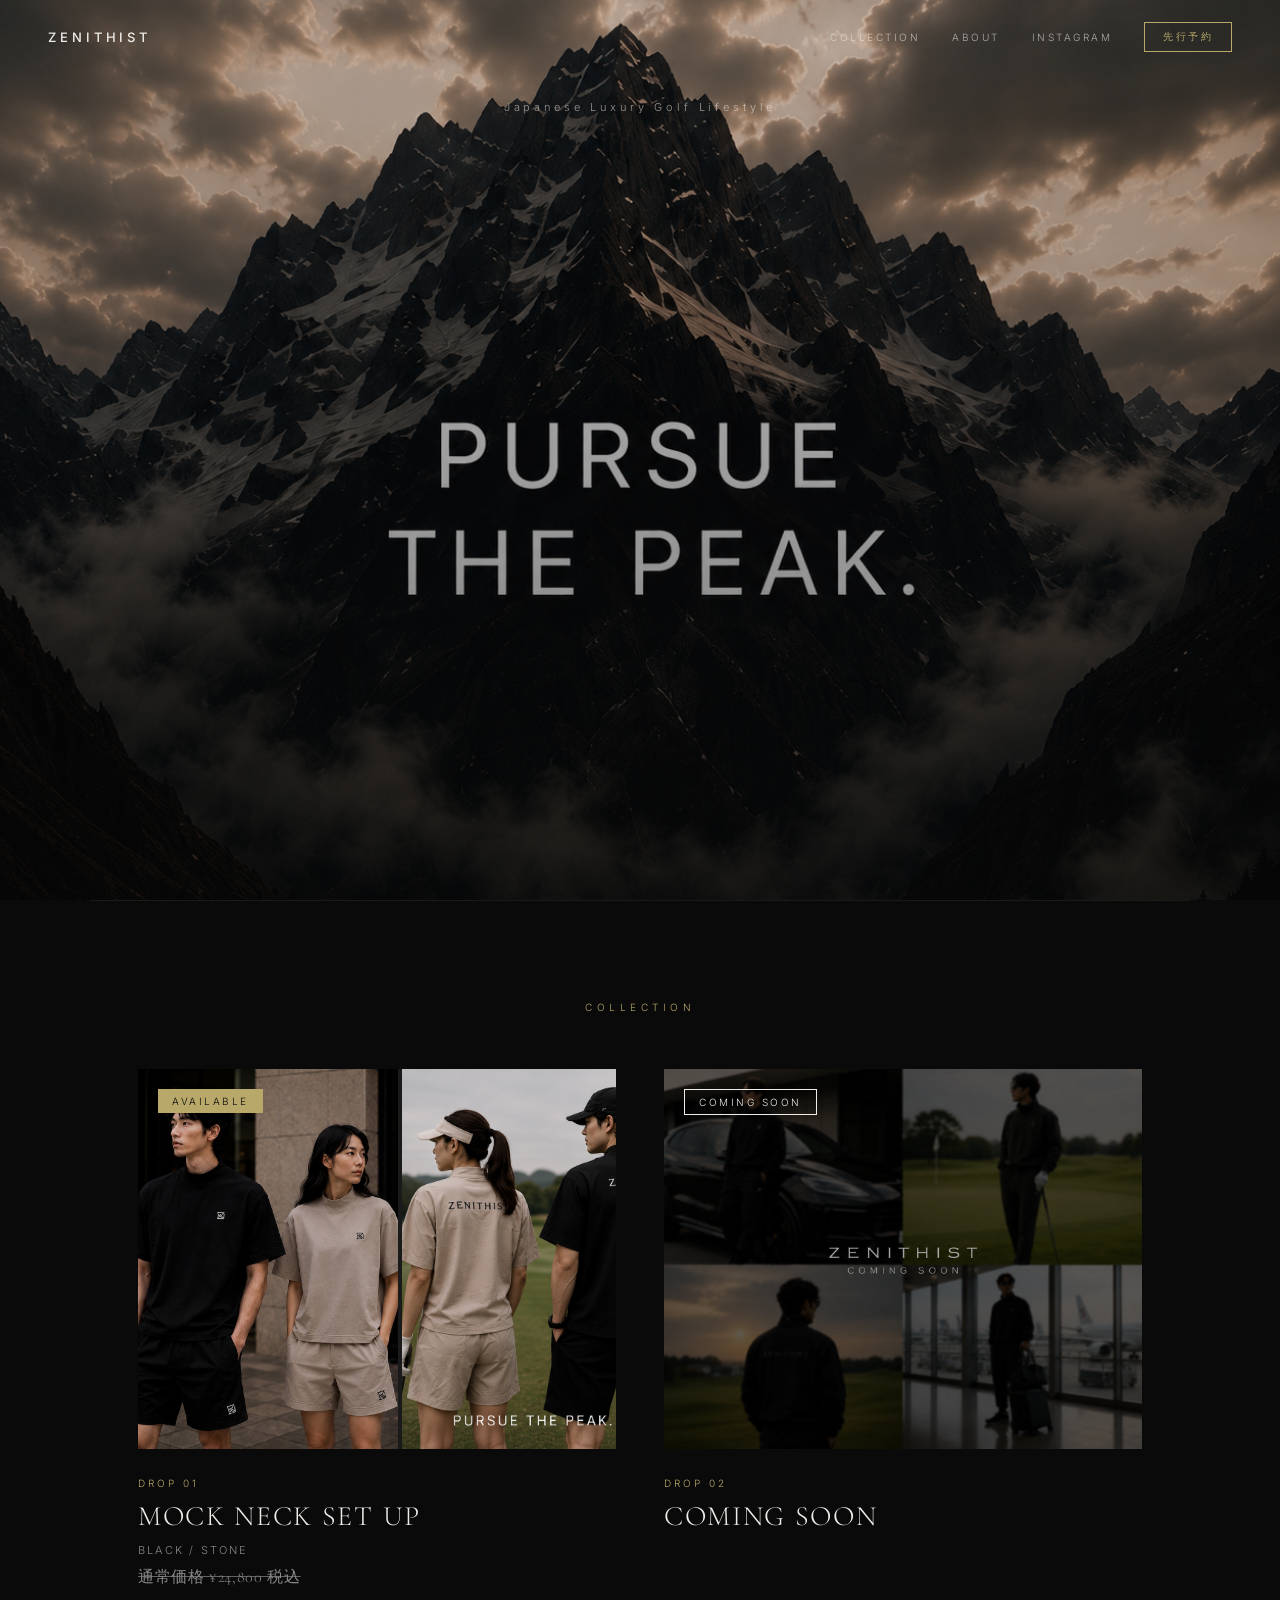
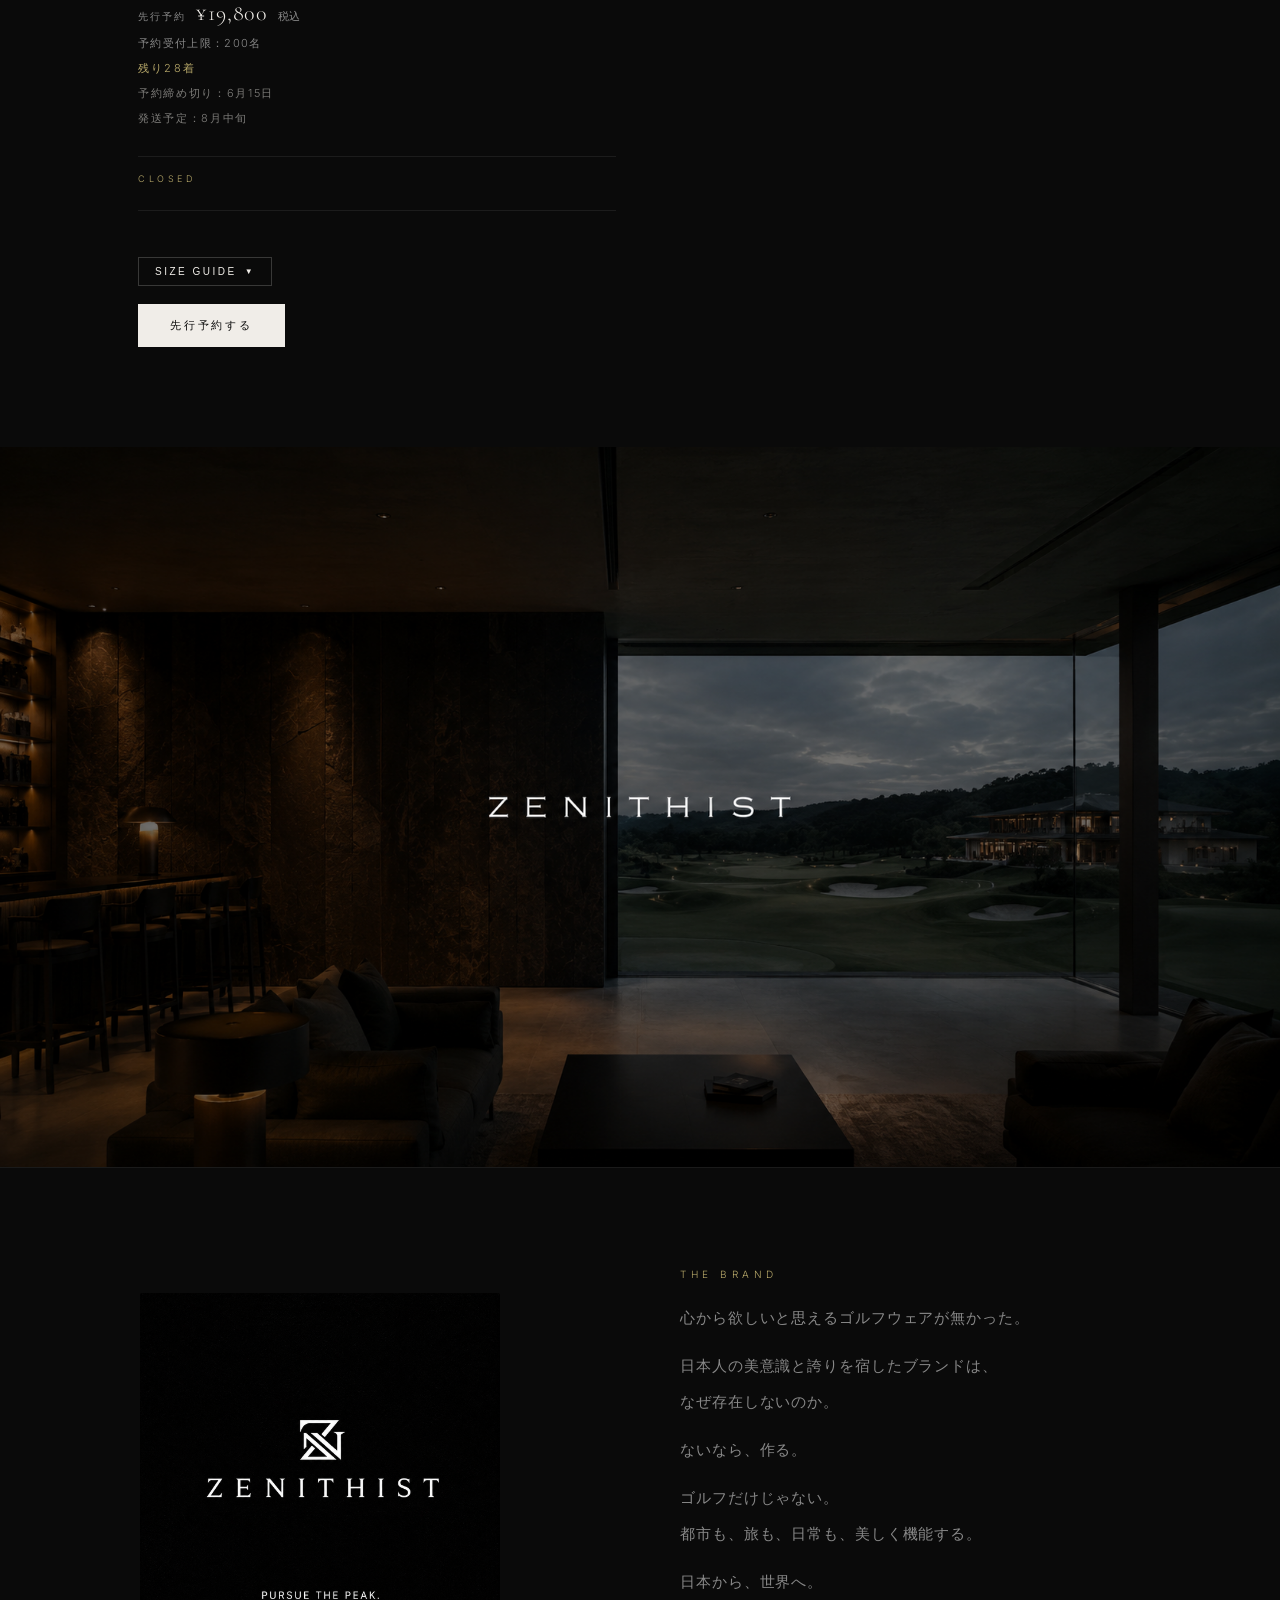
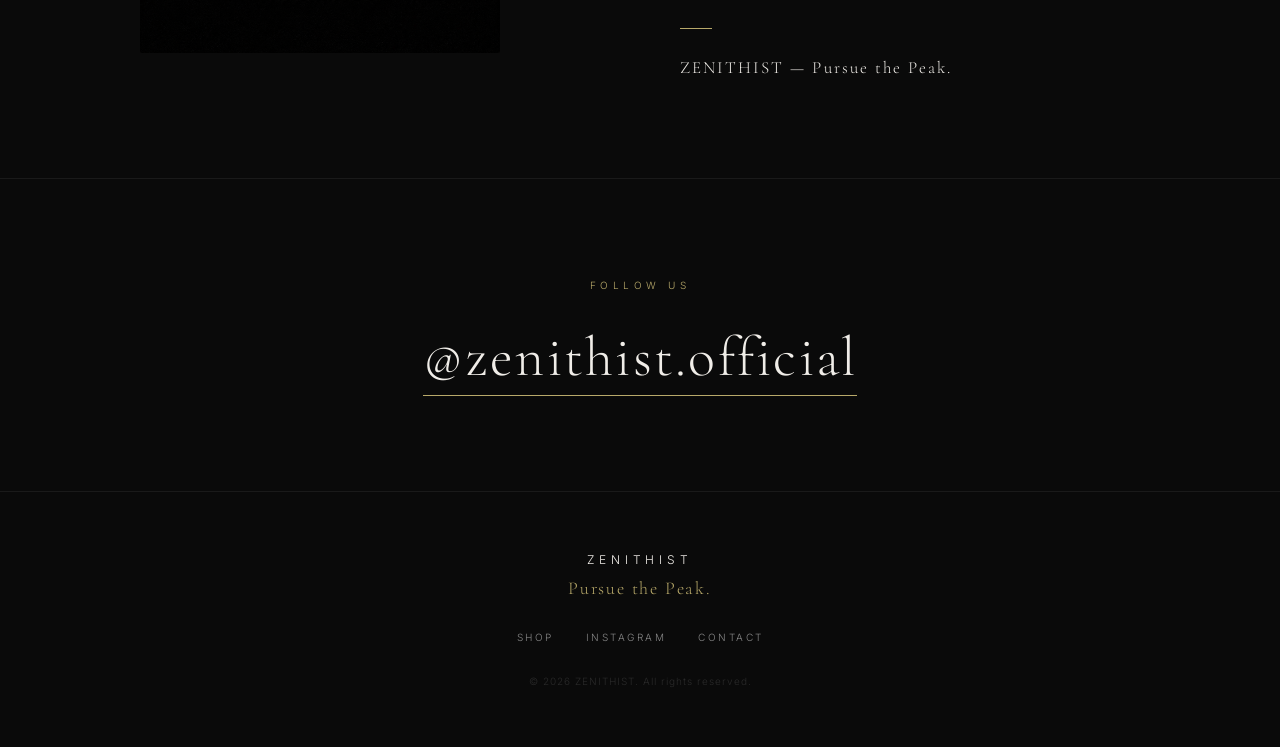
==== commit f1bf71ea: "ブランドストーリー書き出し更新" ====
--- a/index.html
+++ b/index.html
@@ -195,7 +195,7 @@
       <div class="about-text">
         <span class="label">THE BRAND</span>
         <div class="founding-story">
-          <p>心から欲しいと思えるゴルフウェアは、<br>いつも海外ブランドだった。</p>
+          <p>心から欲しいと思えるゴルフウェアが無かった。</p>
           <p>日本人の美意識と誇りを宿したブランドは、<br>なぜ存在しないのか。</p>
           <p>ないなら、作る。</p>
           <p>ゴルフだけじゃない。<br>都市も、旅も、日常も、美しく機能する。</p>
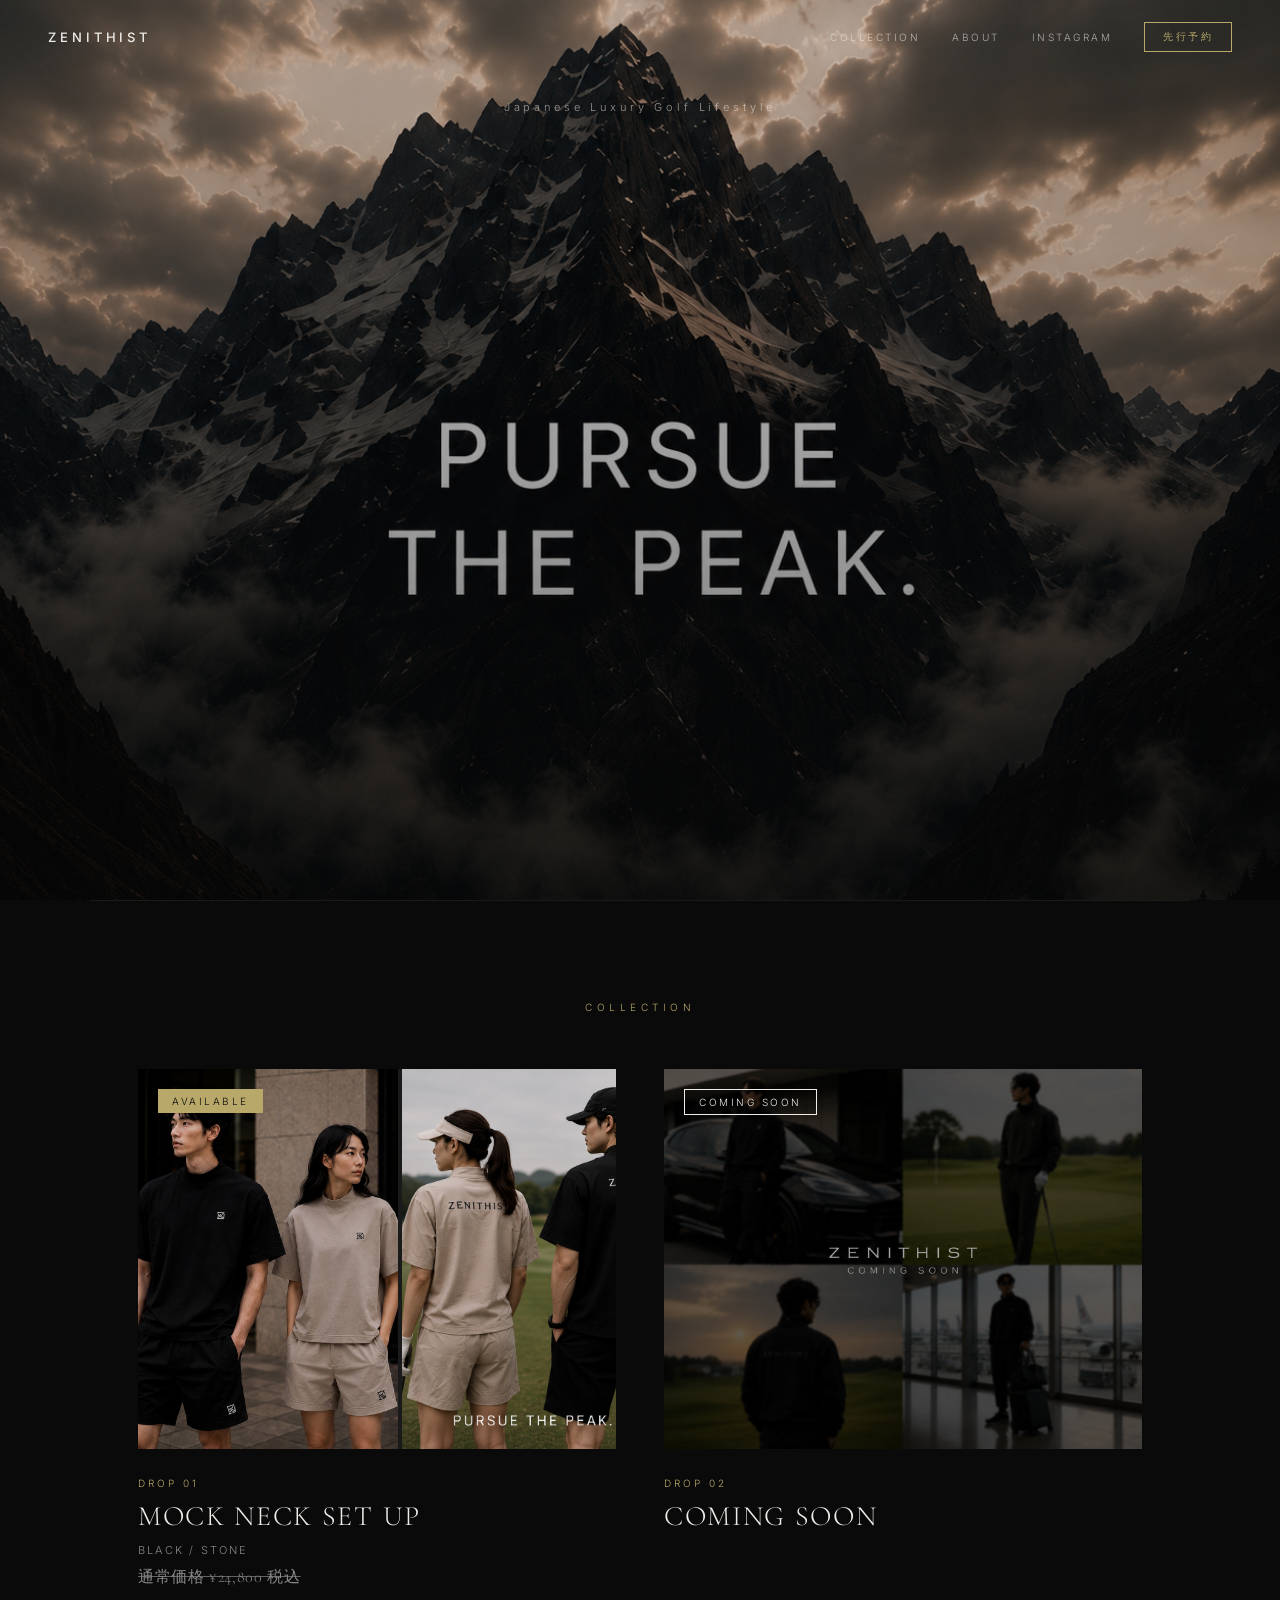
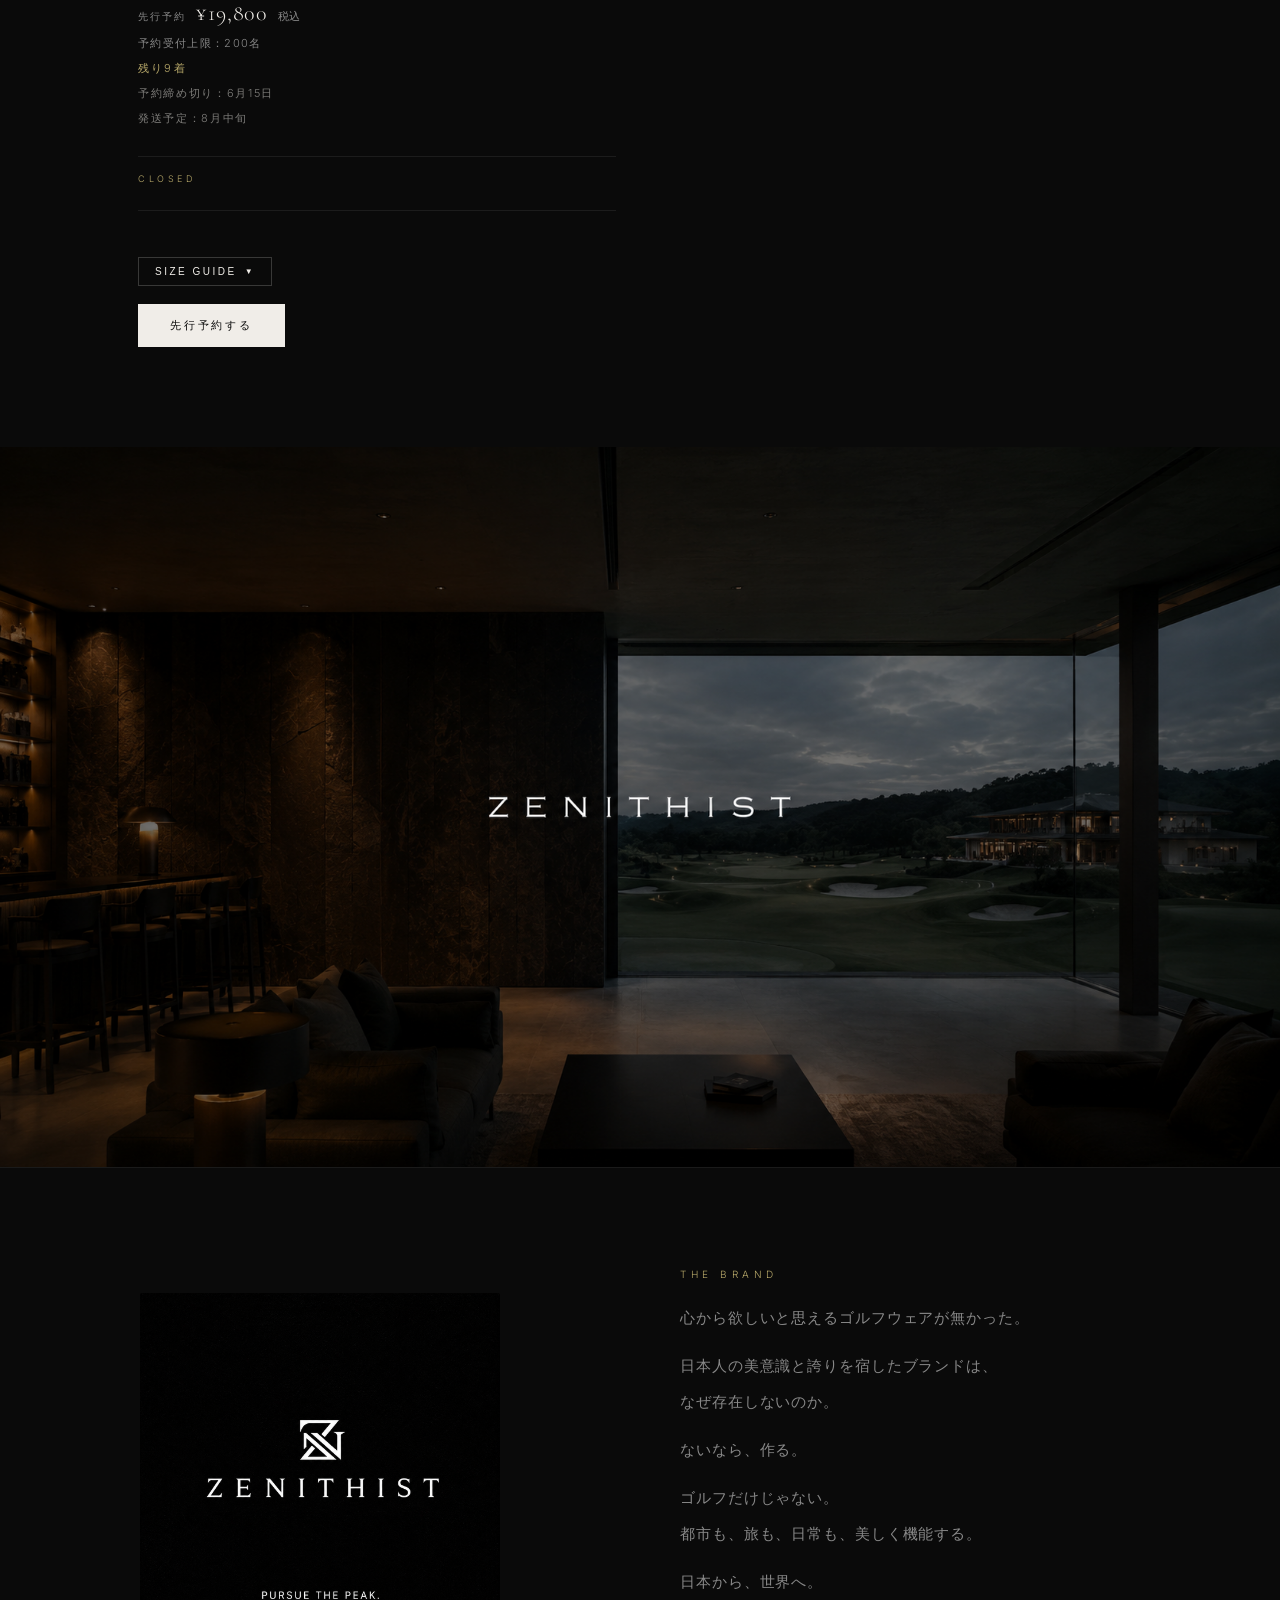
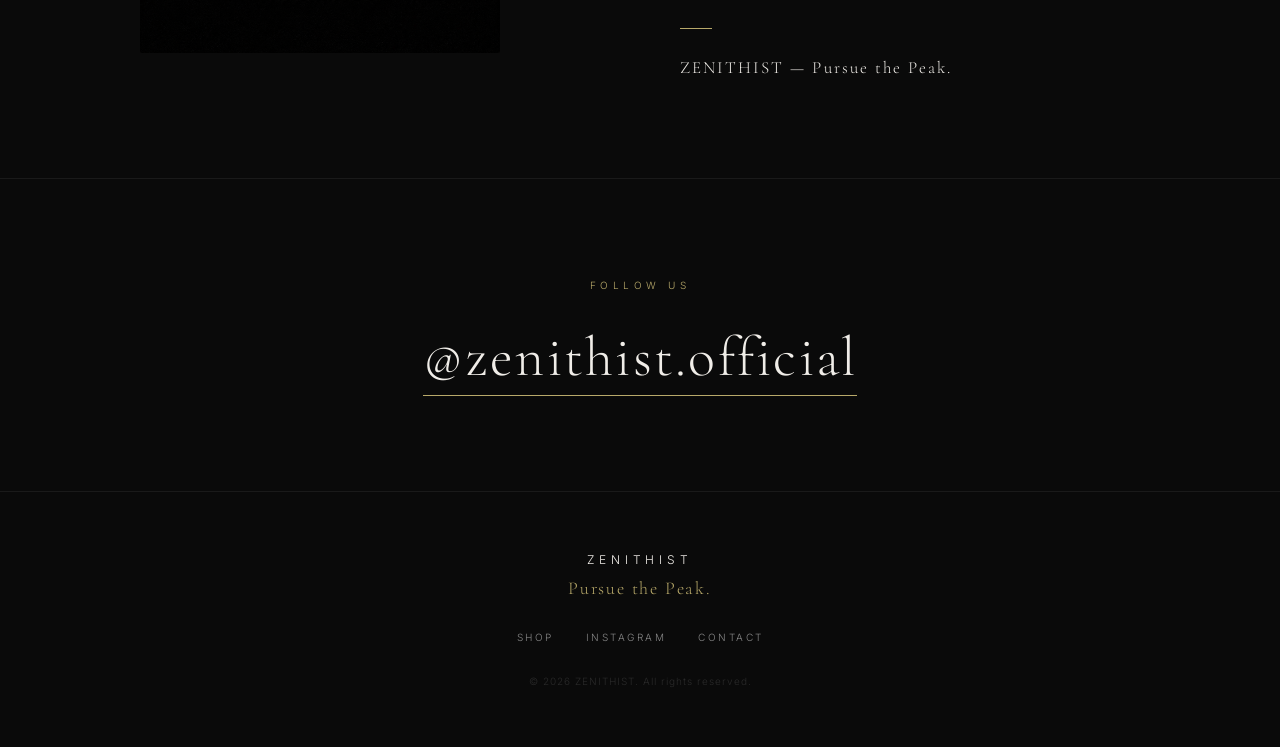
==== commit d369a959: "Update remaining inventory from 28 to 9" ====
--- a/index.html
+++ b/index.html
@@ -114,7 +114,7 @@
             <span class="drop-price-tax">税込</span>
           </div>
           <p class="drop-limit">予約受付上限：200名</p>
-          <p class="drop-remaining">残り28着</p>
+          <p class="drop-remaining">残り9着</p>
           <p class="drop-deadline">予約締め切り：6月15日</p>
           <p class="drop-delivery">発送予定：8月中旬</p>
 
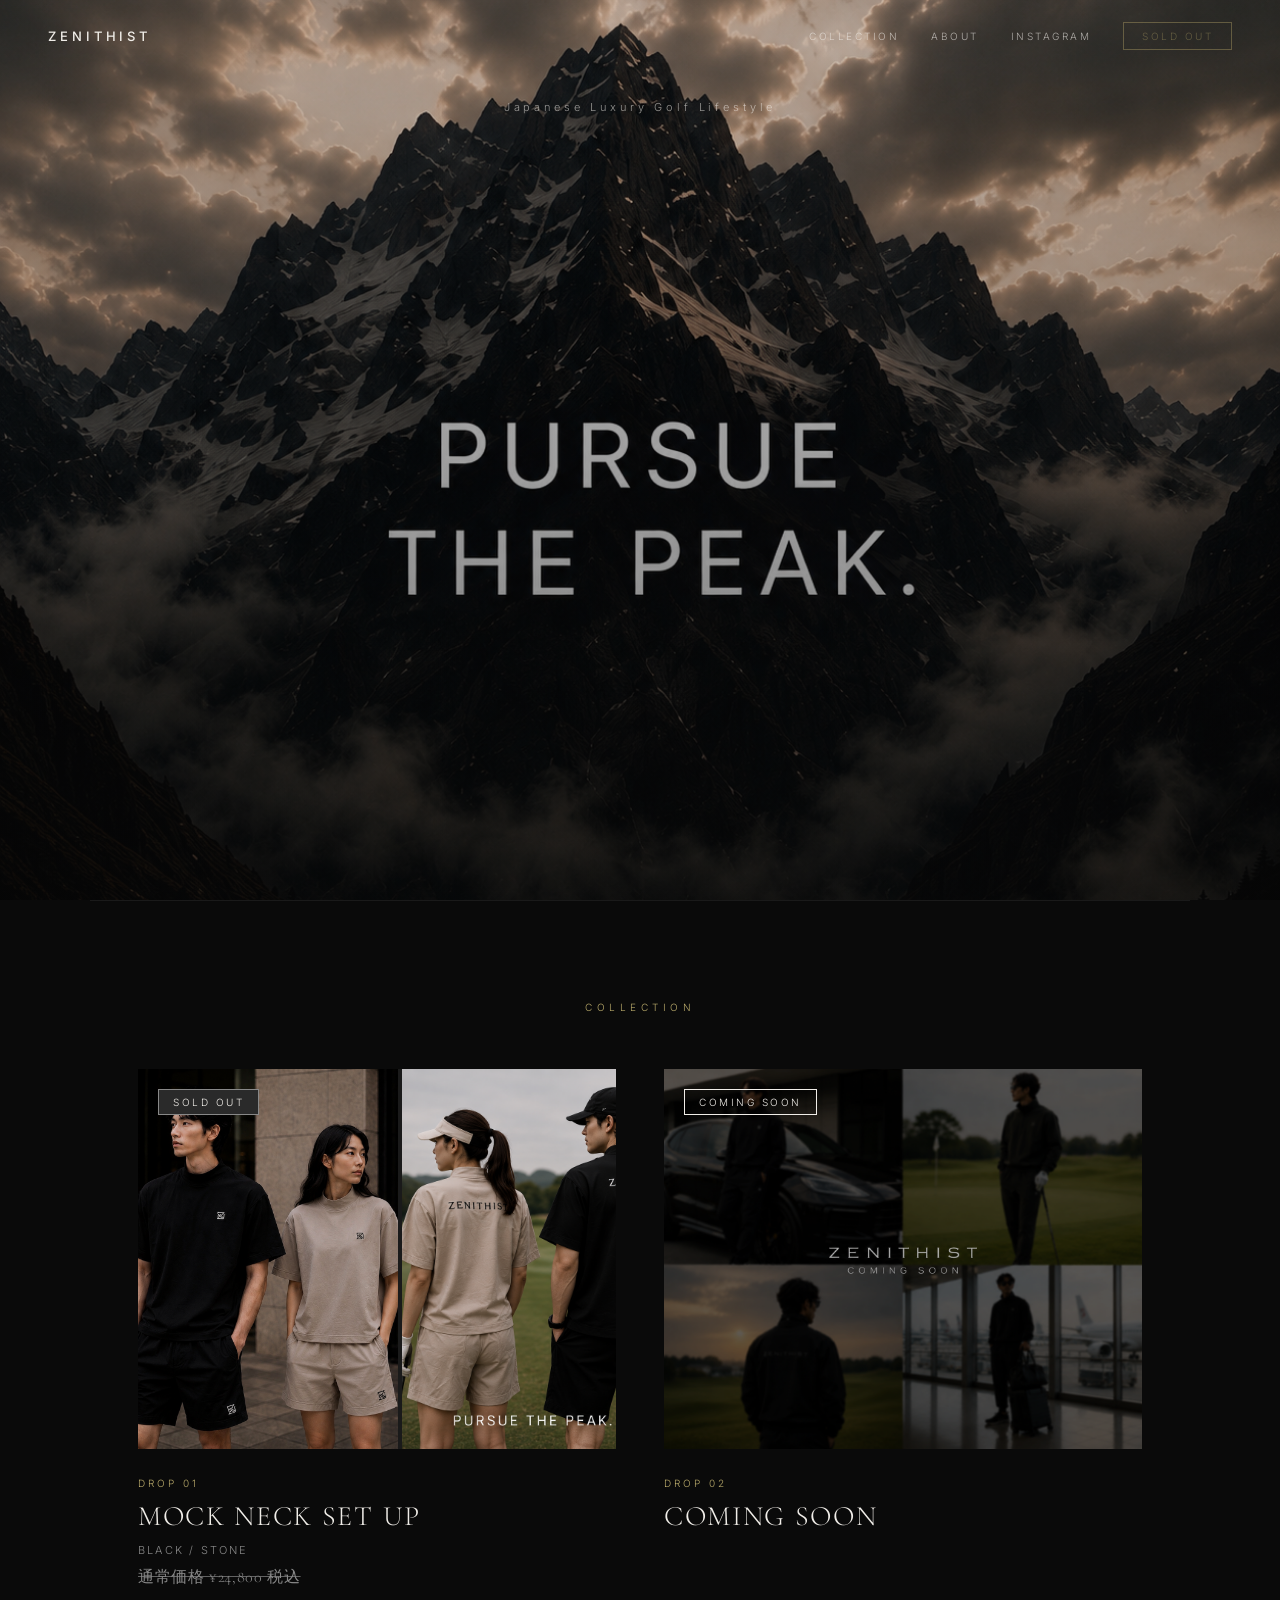
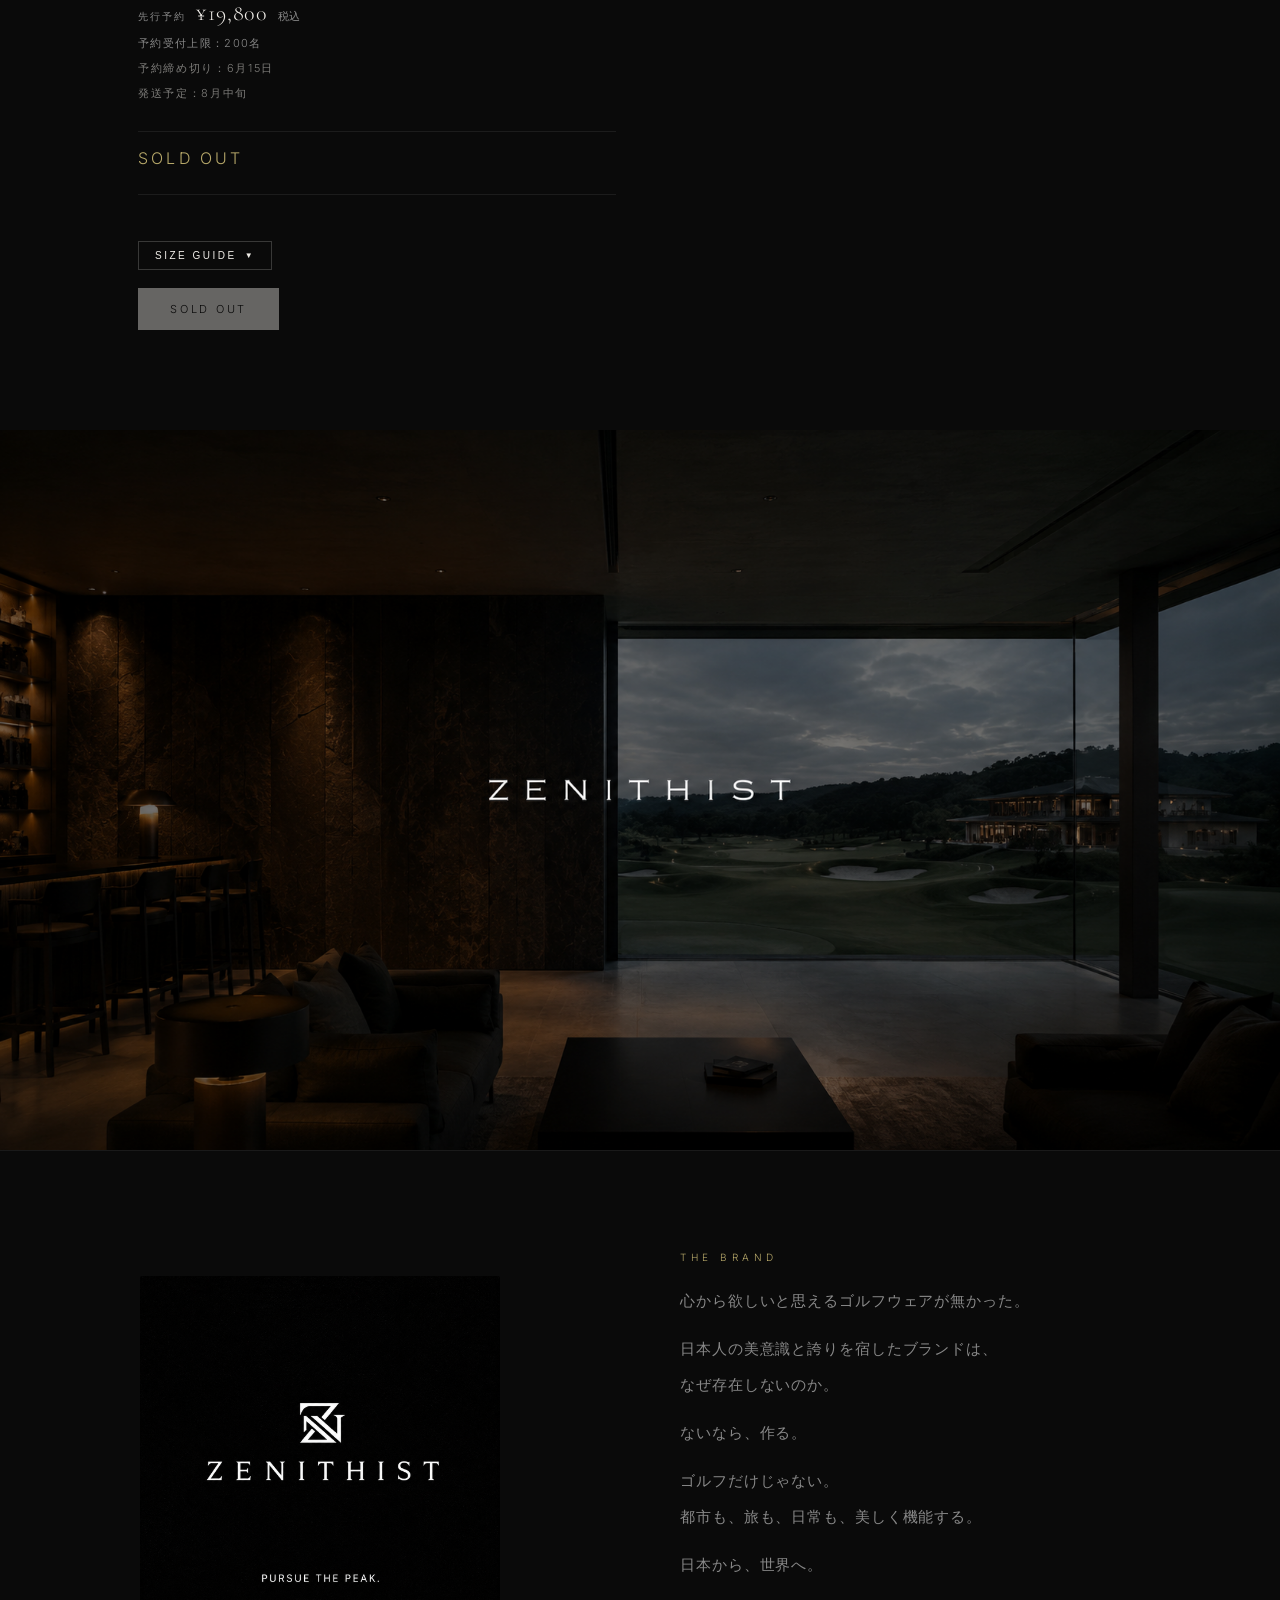
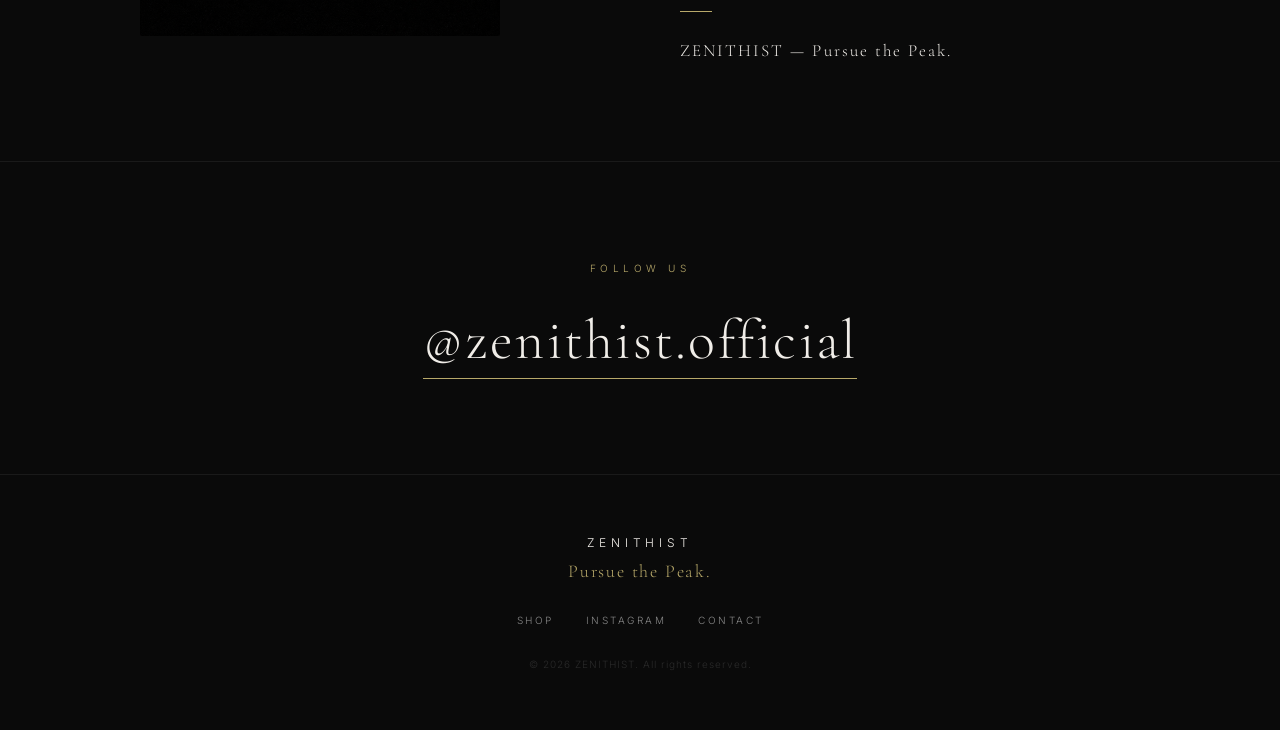
==== commit 0df22965: "DROP 01: 残り枚数表示削除・23:59でSOLD OUT自動切り替え" ====
--- a/index.html
+++ b/index.html
@@ -114,7 +114,6 @@
             <span class="drop-price-tax">税込</span>
           </div>
           <p class="drop-limit">予約受付上限：200名</p>
-          <p class="drop-remaining">残り9着</p>
           <p class="drop-deadline">予約締め切り：6月15日</p>
           <p class="drop-delivery">発送予定：8月中旬</p>
 
@@ -299,11 +298,32 @@
     // Countdown timer
     (function() {
       const deadline = new Date('2026-06-15T23:59:59+09:00').getTime();
+      var timer;
+      function setSoldOut() {
+        const badge = document.querySelector('.drop-status.available');
+        if (badge) {
+          badge.textContent = 'SOLD OUT';
+          badge.classList.remove('available');
+          badge.classList.add('sold-out');
+        }
+        const wrap = document.querySelector('.countdown-wrap');
+        if (wrap) wrap.innerHTML = '<p class="countdown-label" style="letter-spacing:.2em;font-size:1rem;">SOLD OUT</p>';
+        ['.btn-drop', '.nav-shop', '.mobile-shop'].forEach(function(sel) {
+          const el = document.querySelector(sel);
+          if (el) {
+            el.textContent = 'SOLD OUT';
+            el.removeAttribute('href');
+            el.removeAttribute('onclick');
+            el.style.opacity = '0.4';
+            el.style.pointerEvents = 'none';
+          }
+        });
+      }
       function update() {
-        const now = Date.now();
-        const diff = deadline - now;
+        const diff = deadline - Date.now();
         if (diff <= 0) {
-          document.querySelector('.countdown-wrap').innerHTML = '<p class="countdown-label">CLOSED</p>';
+          setSoldOut();
+          clearInterval(timer);
           return;
         }
         const d = Math.floor(diff / 86400000);
@@ -316,7 +336,7 @@
         document.getElementById('cd-secs').textContent  = String(s).padStart(2,'0');
       }
       update();
-      setInterval(update, 1000);
+      timer = setInterval(update, 1000);
     })();
 
     // Hero: video fallback
--- a/style.css
+++ b/style.css
@@ -634,6 +634,12 @@
   color: var(--off-white);
 }
 
+.drop-status.sold-out {
+  background: var(--gray-2);
+  color: var(--off-white);
+  border: 1px solid var(--gray-4);
+}
+
 .drop-info {
   display: flex;
   flex-direction: column;
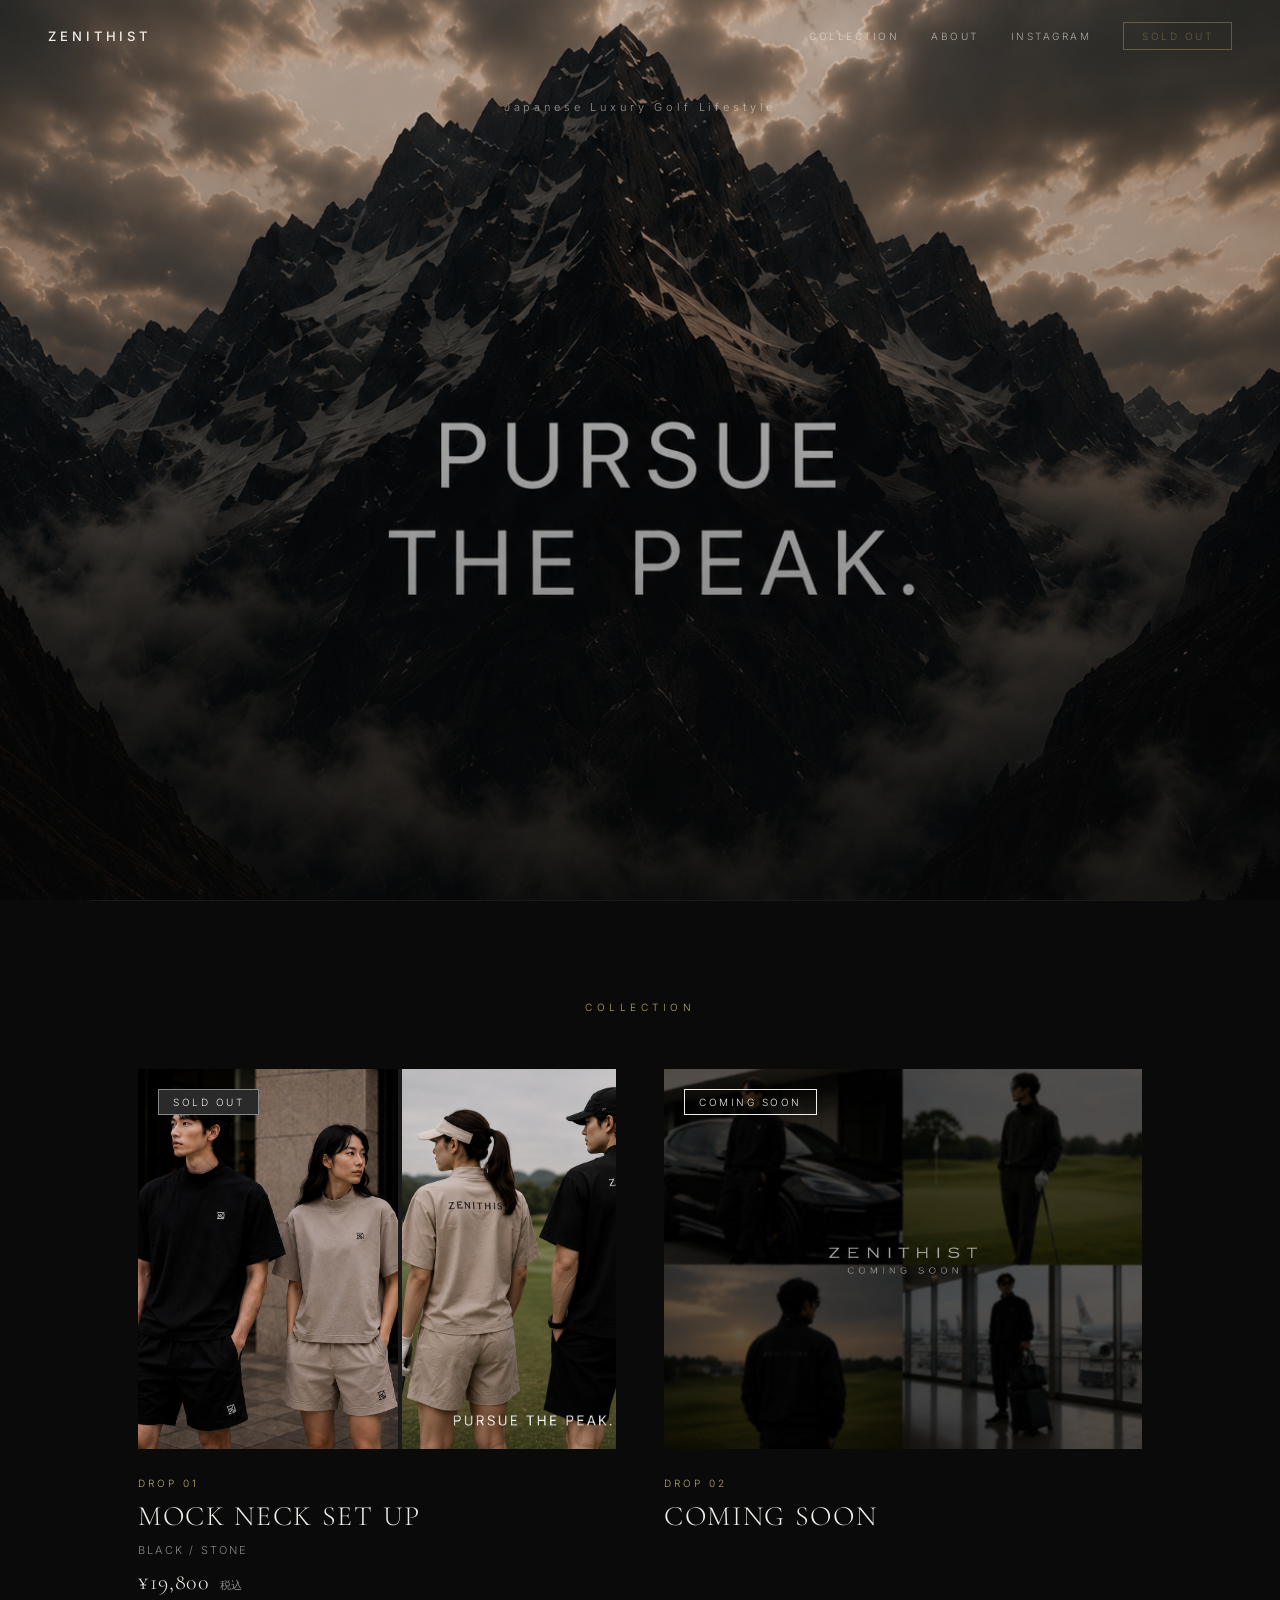
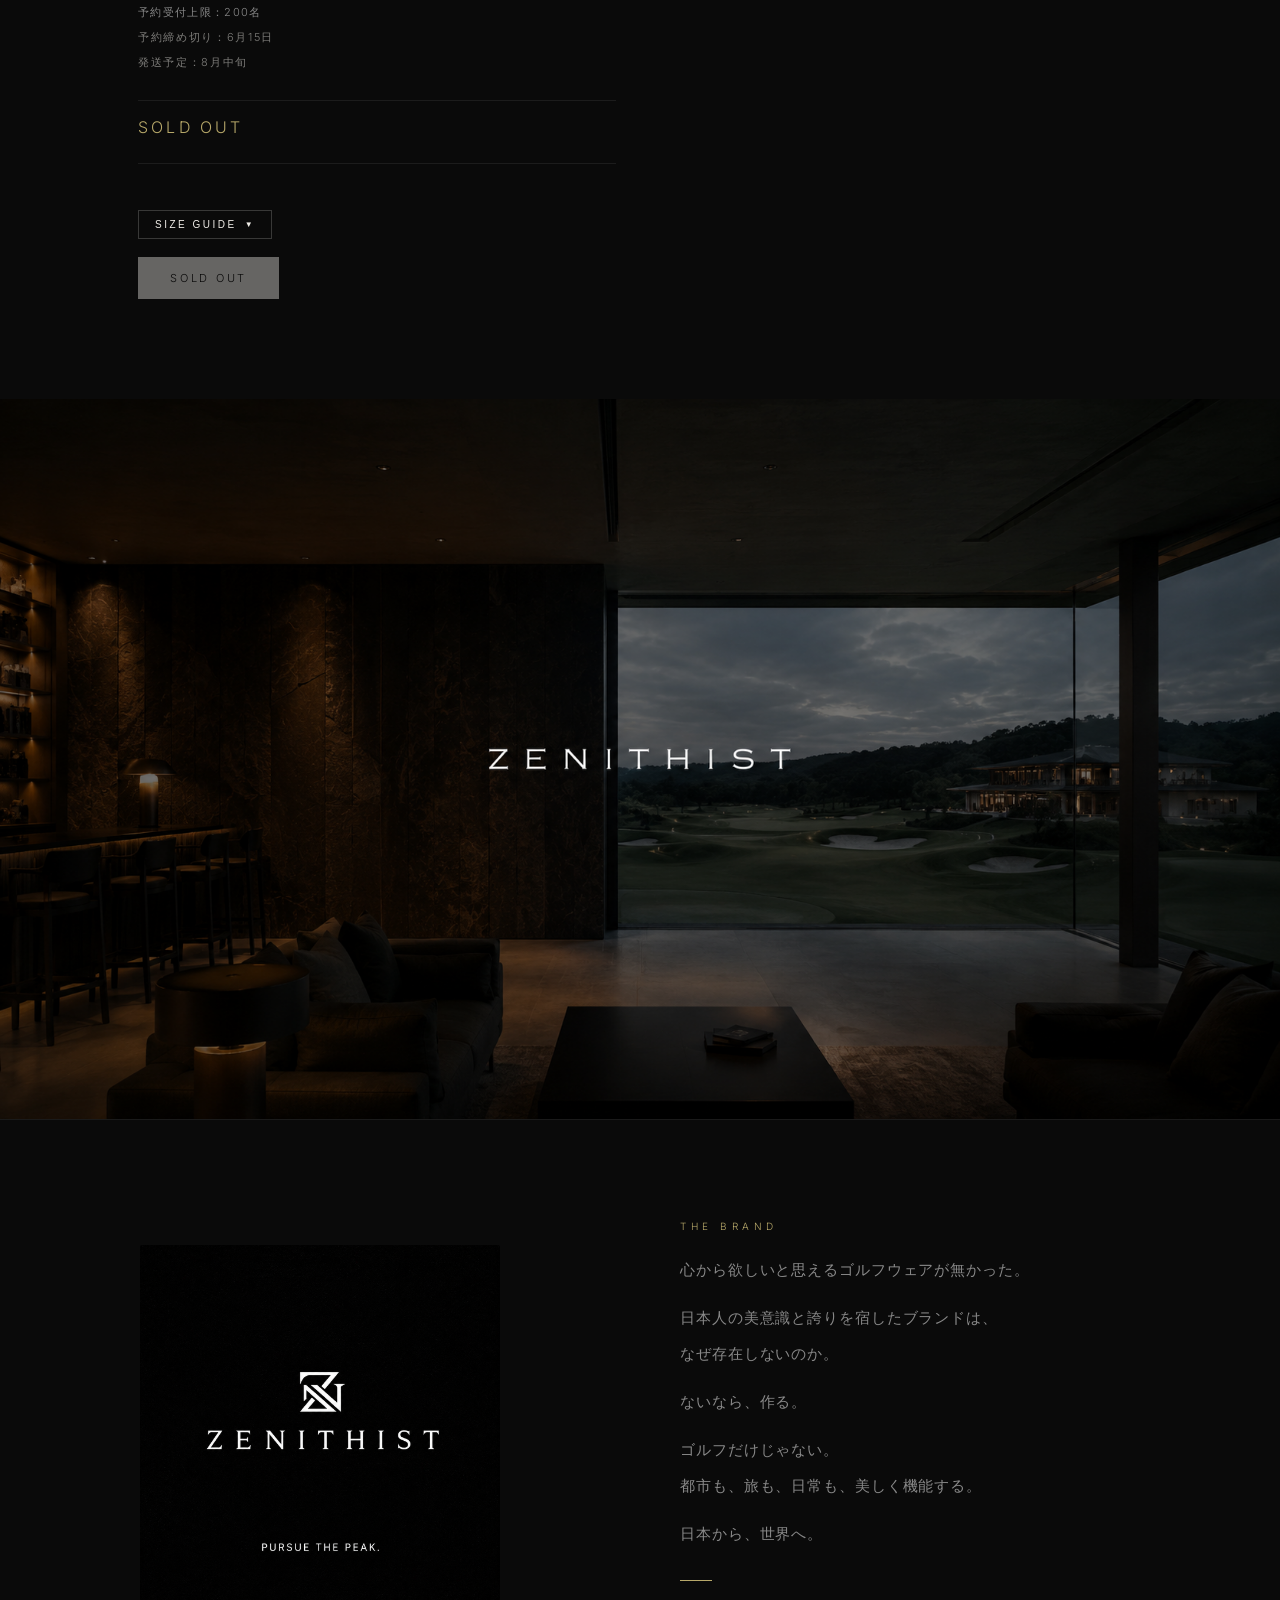
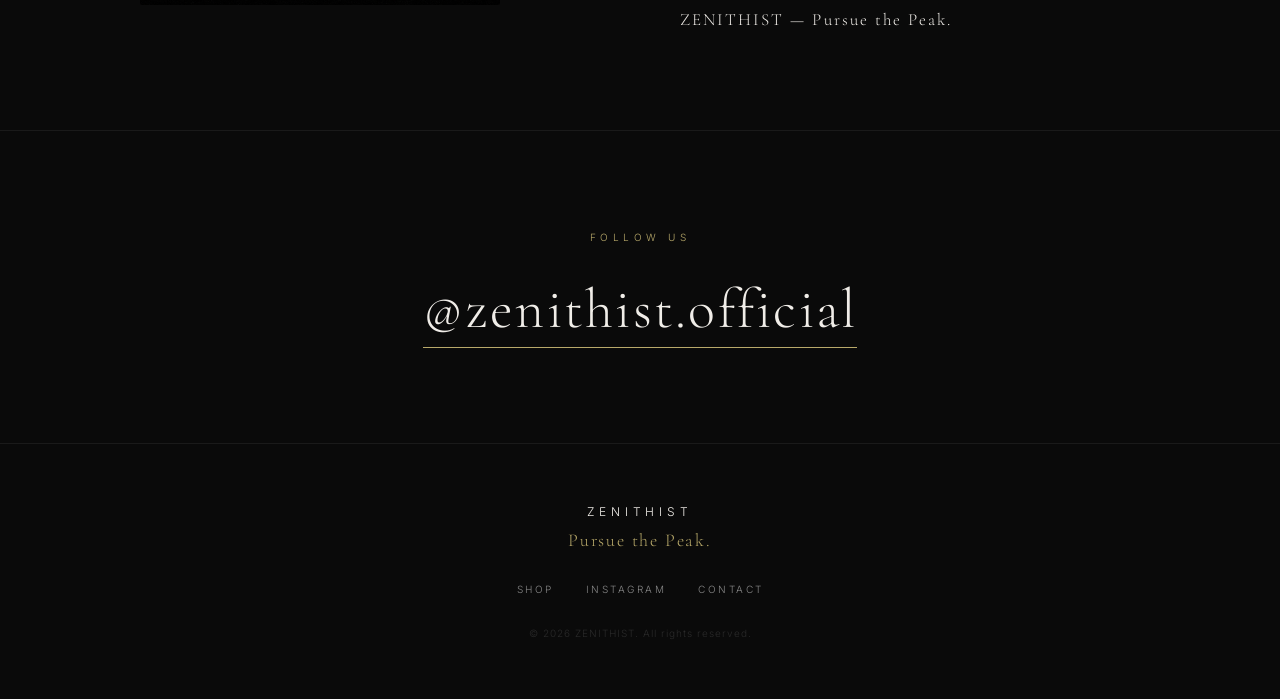
==== commit 94905c00: "DROP 01: 先行予約ラベル・通常価格表示を削除し金額のみに" ====
--- a/index.html
+++ b/index.html
@@ -105,11 +105,7 @@
           <p class="drop-num">DROP 01</p>
           <h2 class="drop-name">MOCK NECK SET UP</h2>
           <p class="drop-colors">BLACK / STONE</p>
-          <div class="drop-price-original">
-            <span class="drop-price-regular">通常価格 ¥24,800 税込</span>
-          </div>
           <div class="drop-price-row">
-            <span class="drop-price-label">先行予約</span>
             <span class="drop-price">¥19,800</span>
             <span class="drop-price-tax">税込</span>
           </div>
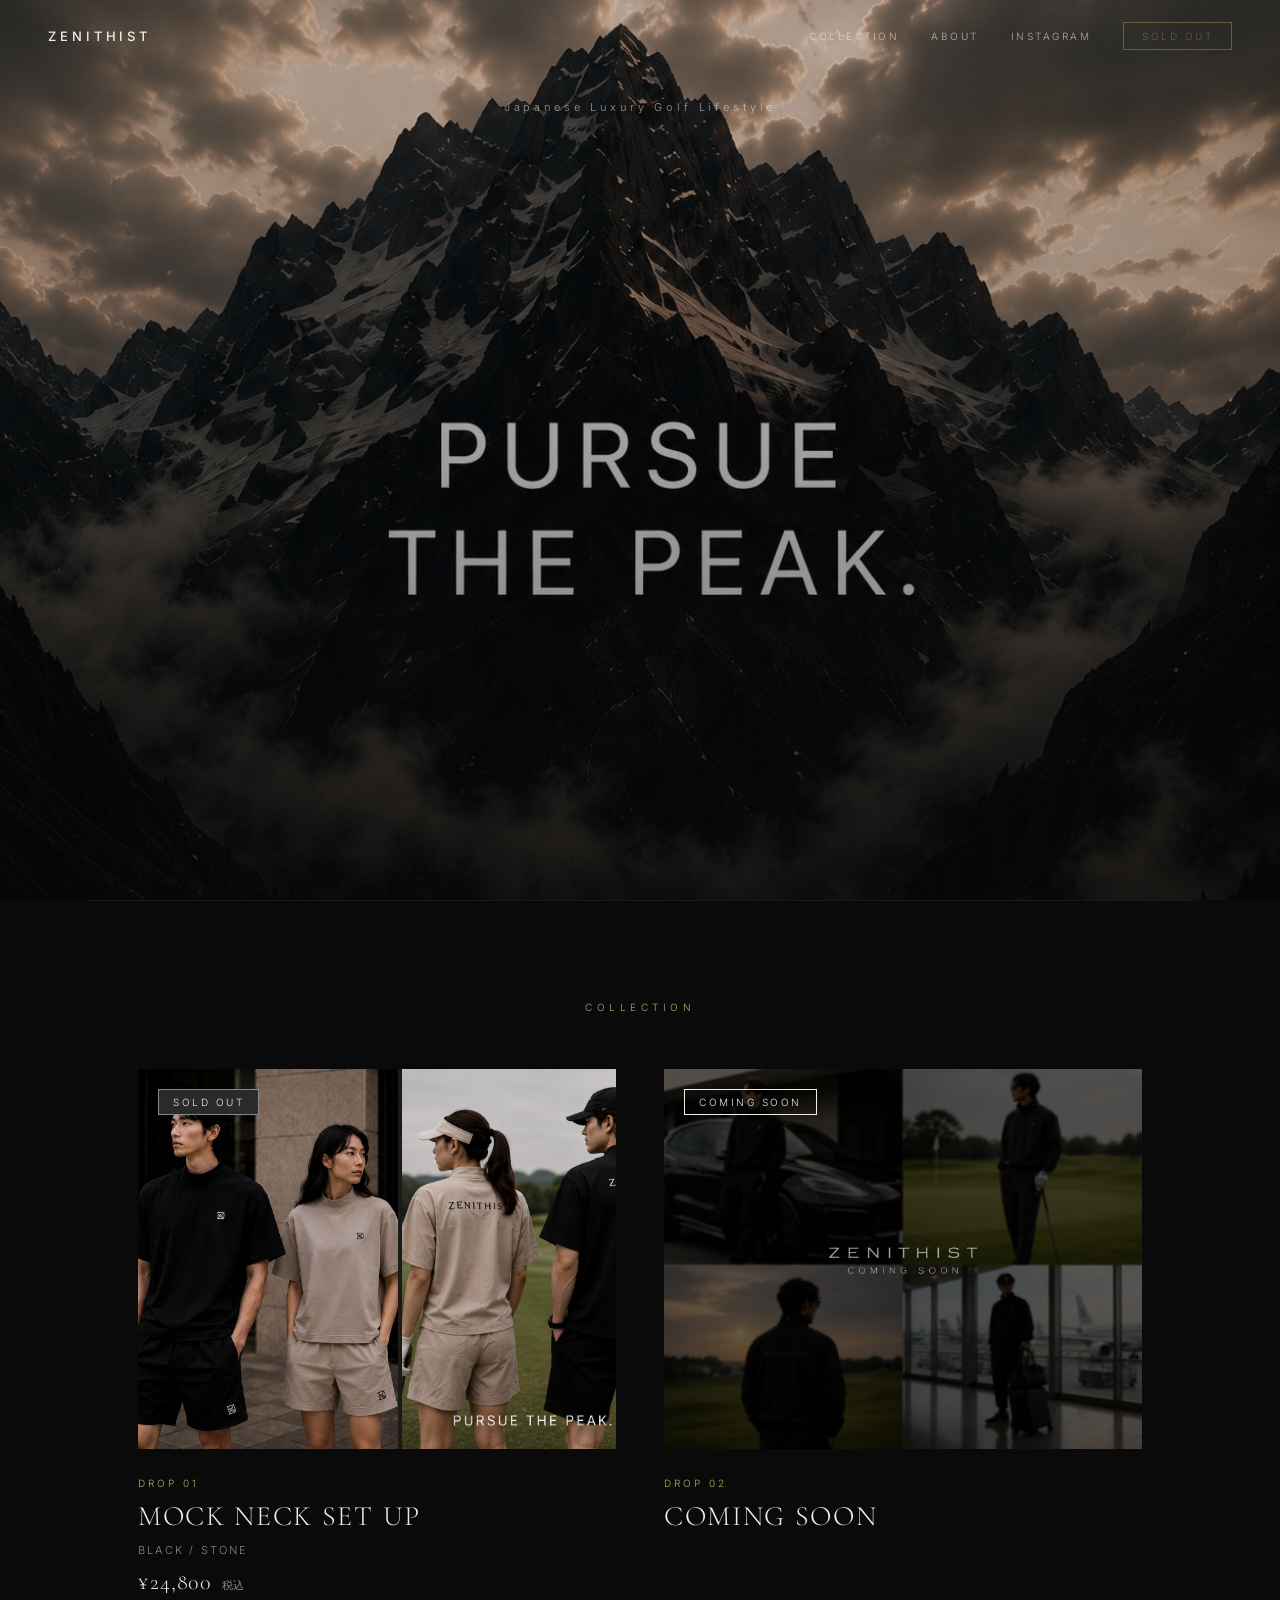
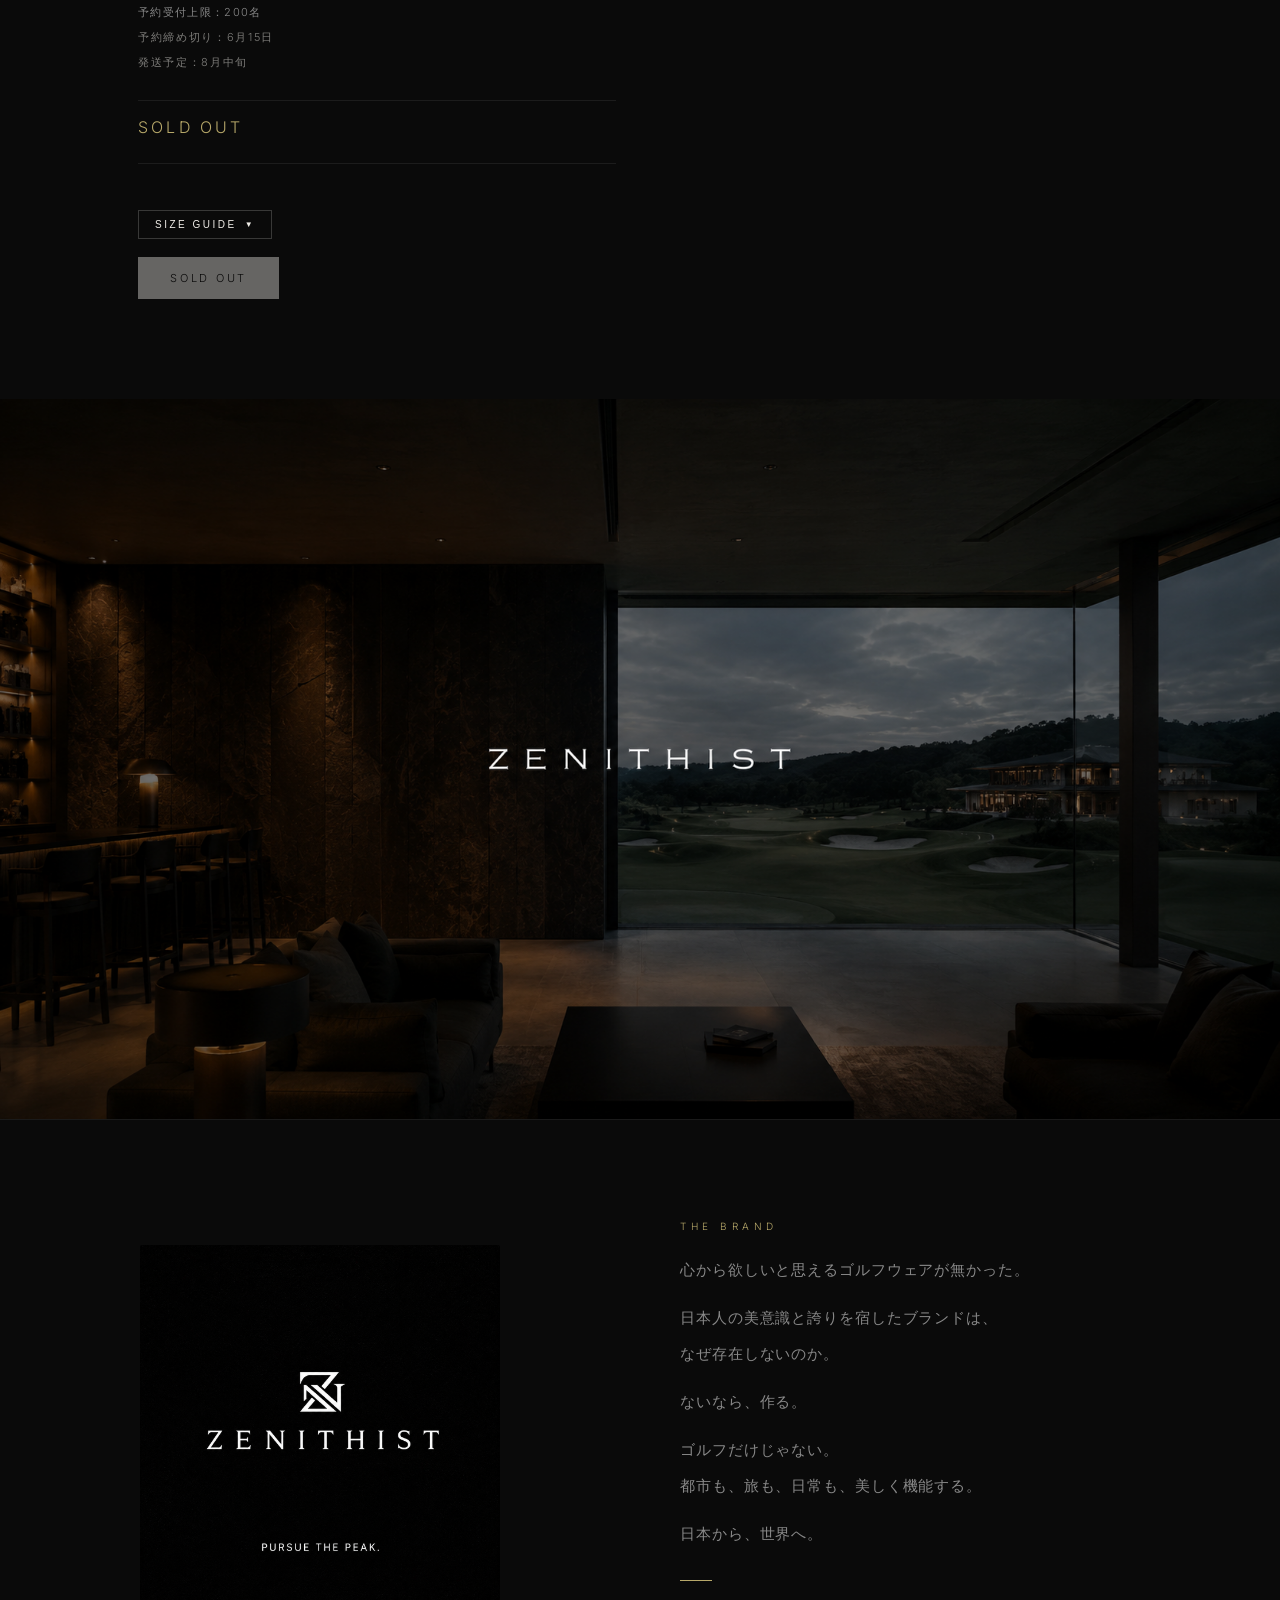
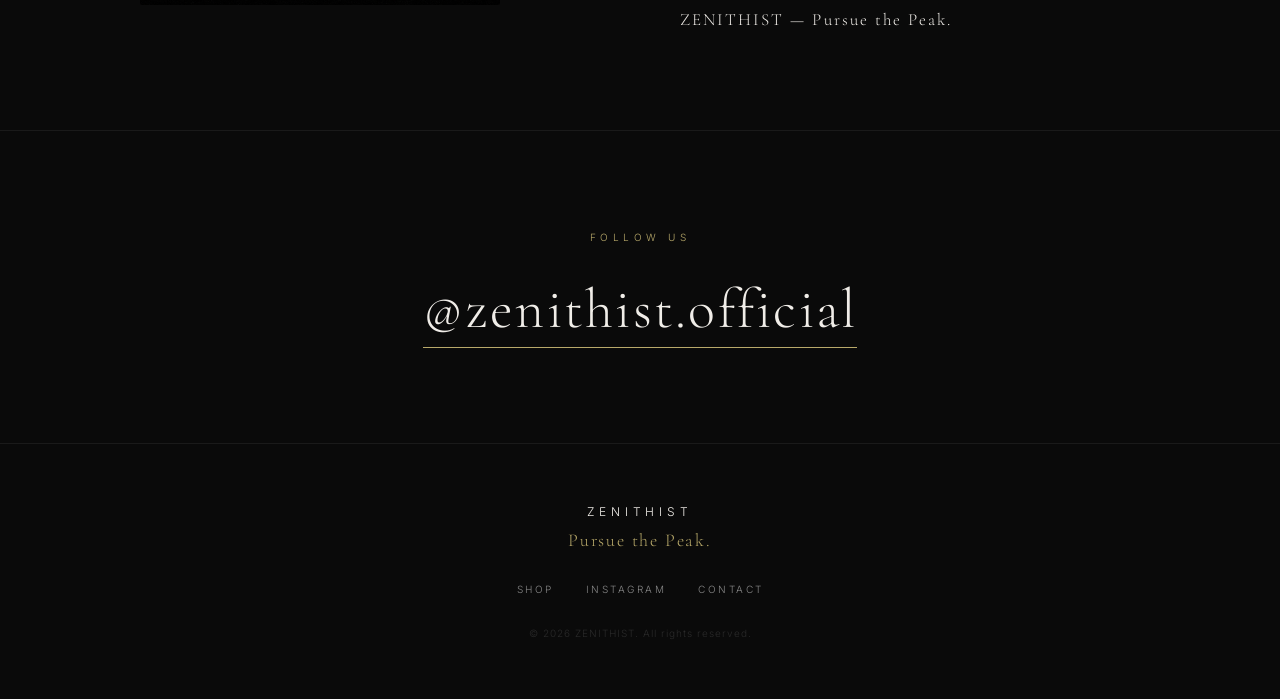
==== commit f61f3cb5: "DROP 01: 価格を通常価格¥24,800に変更" ====
--- a/index.html
+++ b/index.html
@@ -106,7 +106,7 @@
           <h2 class="drop-name">MOCK NECK SET UP</h2>
           <p class="drop-colors">BLACK / STONE</p>
           <div class="drop-price-row">
-            <span class="drop-price">¥19,800</span>
+            <span class="drop-price">¥24,800</span>
             <span class="drop-price-tax">税込</span>
           </div>
           <p class="drop-limit">予約受付上限：200名</p>
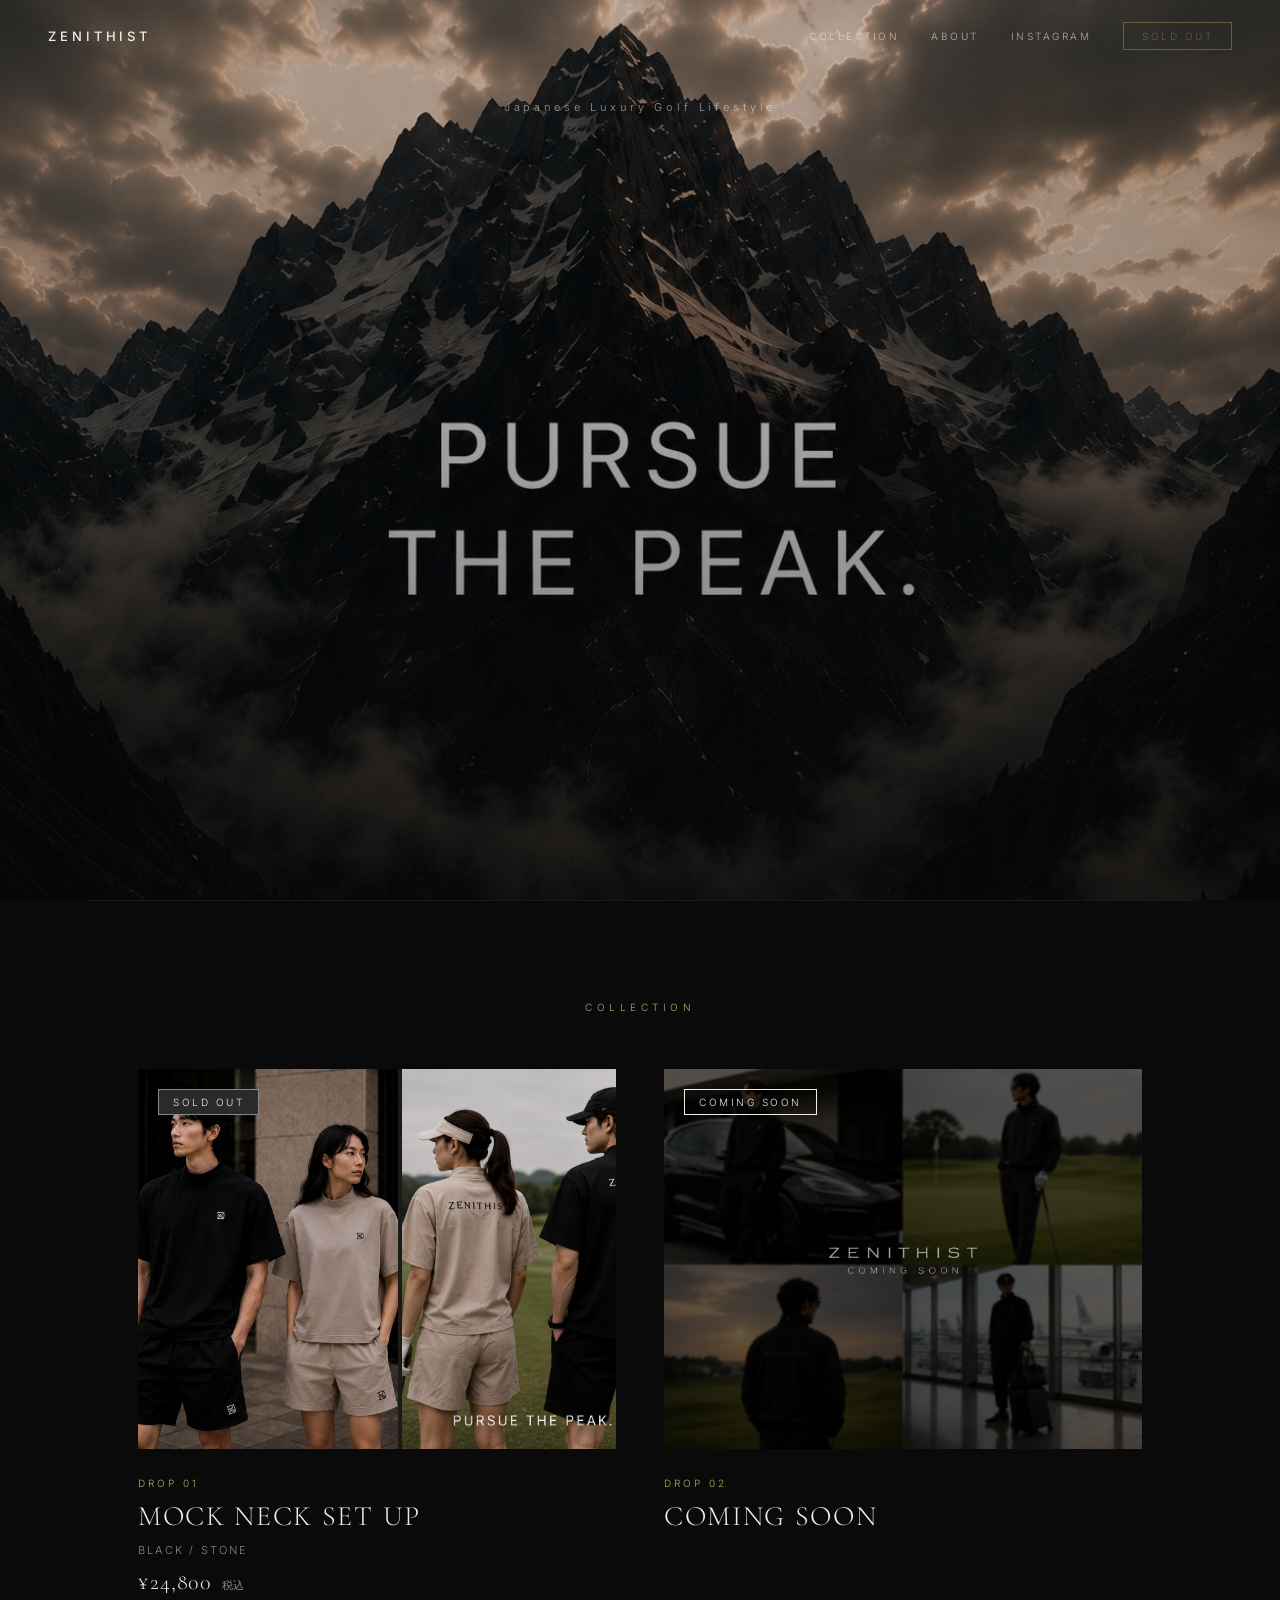
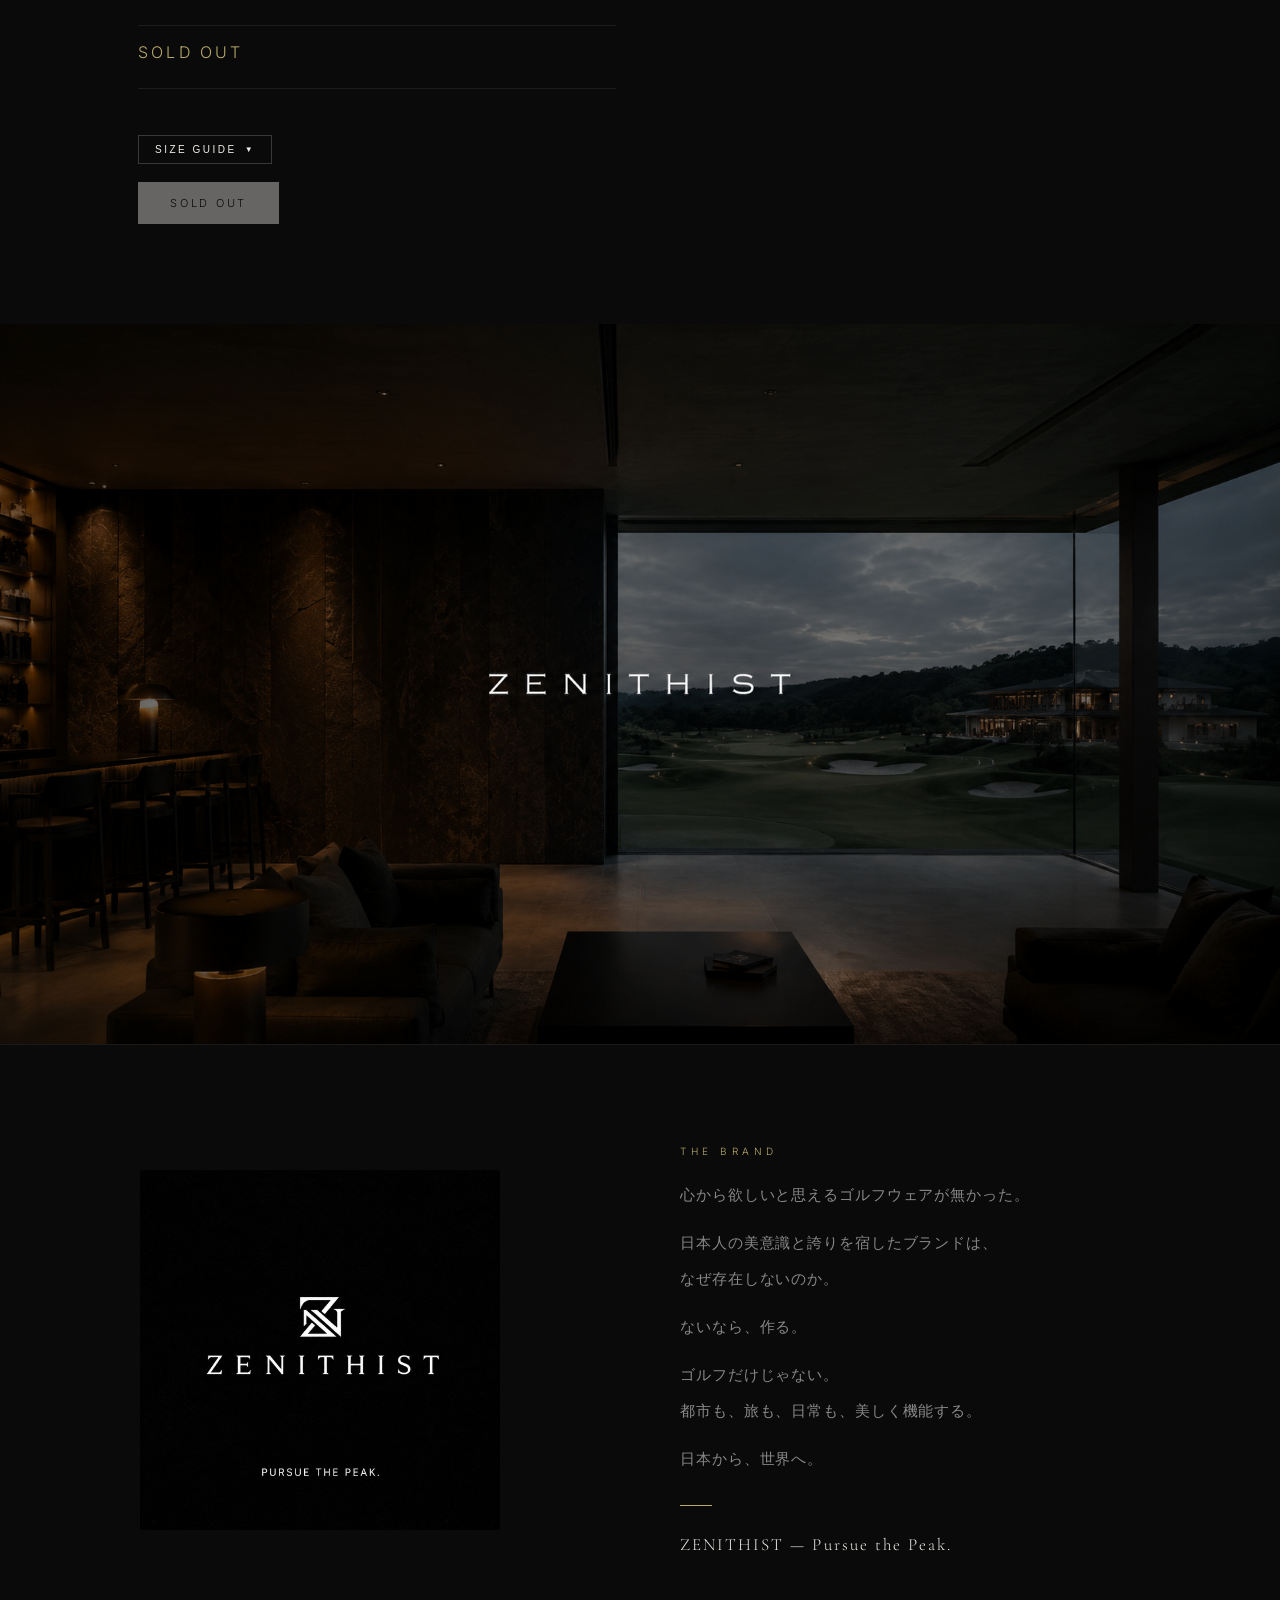
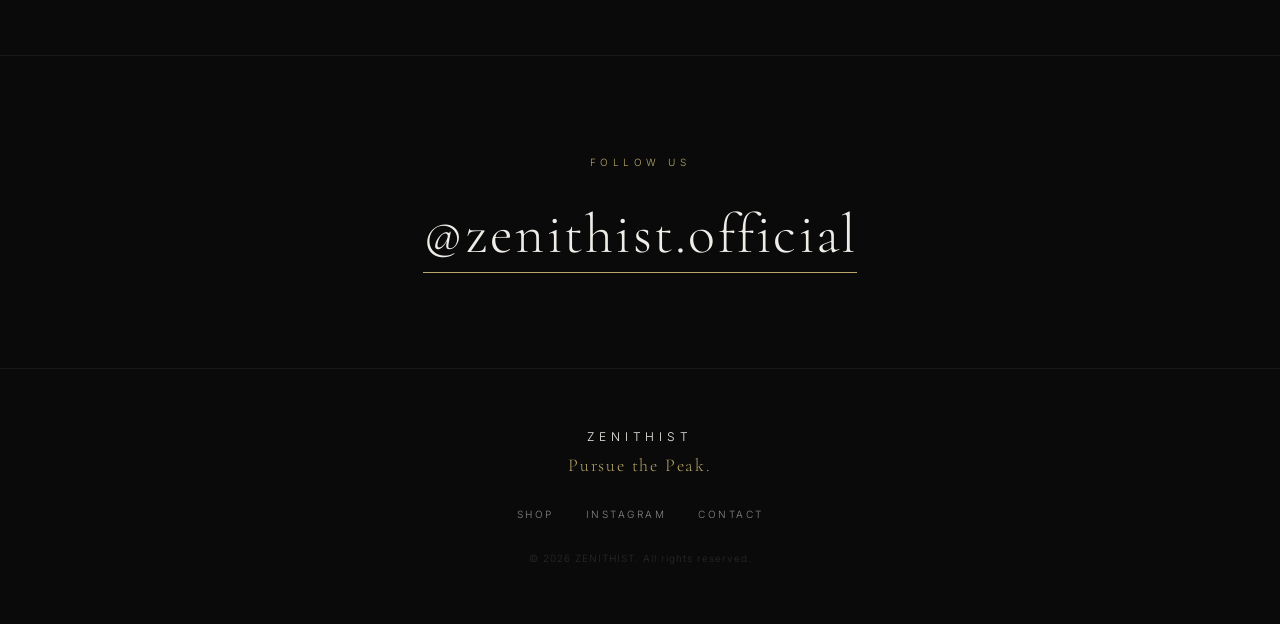
==== commit 3a0acad8: "DROP 01: 予約上限・締め切り・発送予定の表示を削除" ====
--- a/index.html
+++ b/index.html
@@ -109,9 +109,6 @@
             <span class="drop-price">¥24,800</span>
             <span class="drop-price-tax">税込</span>
           </div>
-          <p class="drop-limit">予約受付上限：200名</p>
-          <p class="drop-deadline">予約締め切り：6月15日</p>
-          <p class="drop-delivery">発送予定：8月中旬</p>
 
           <!-- COUNTDOWN -->
           <div class="countdown-wrap">
